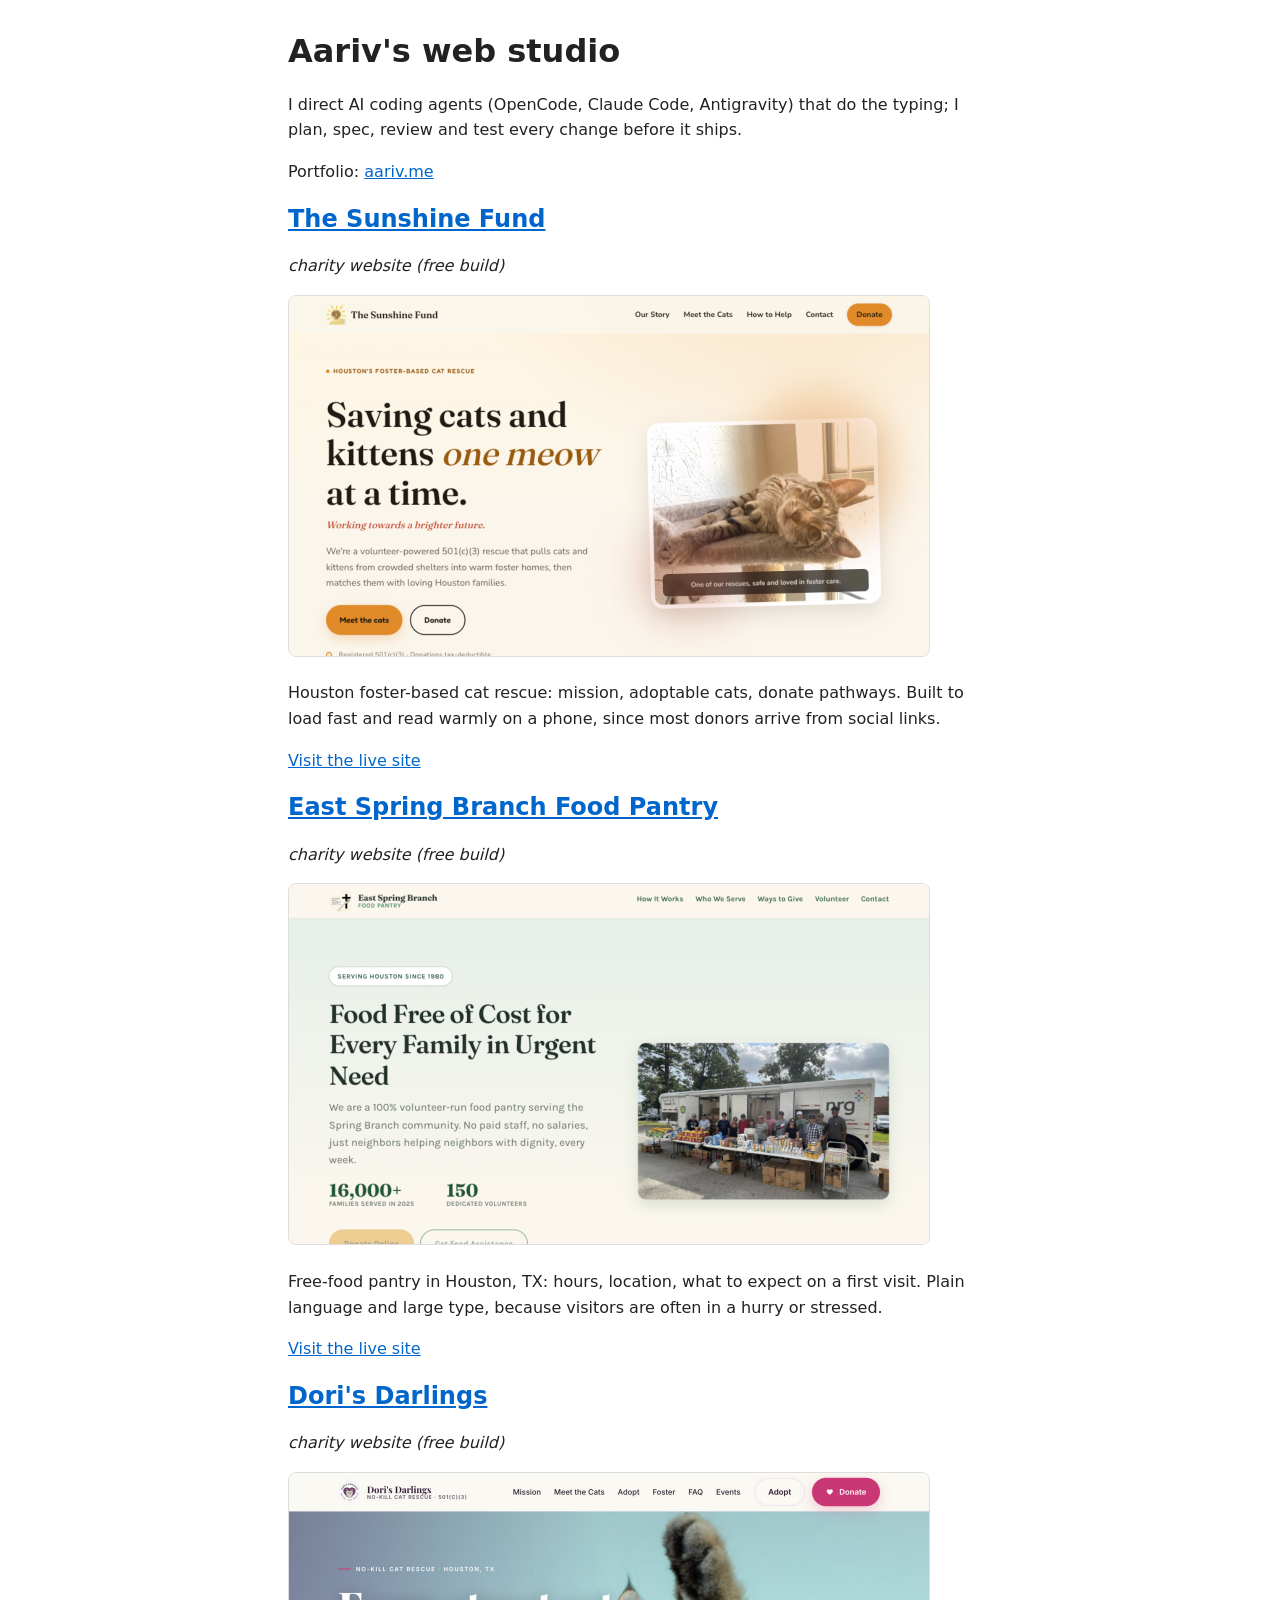
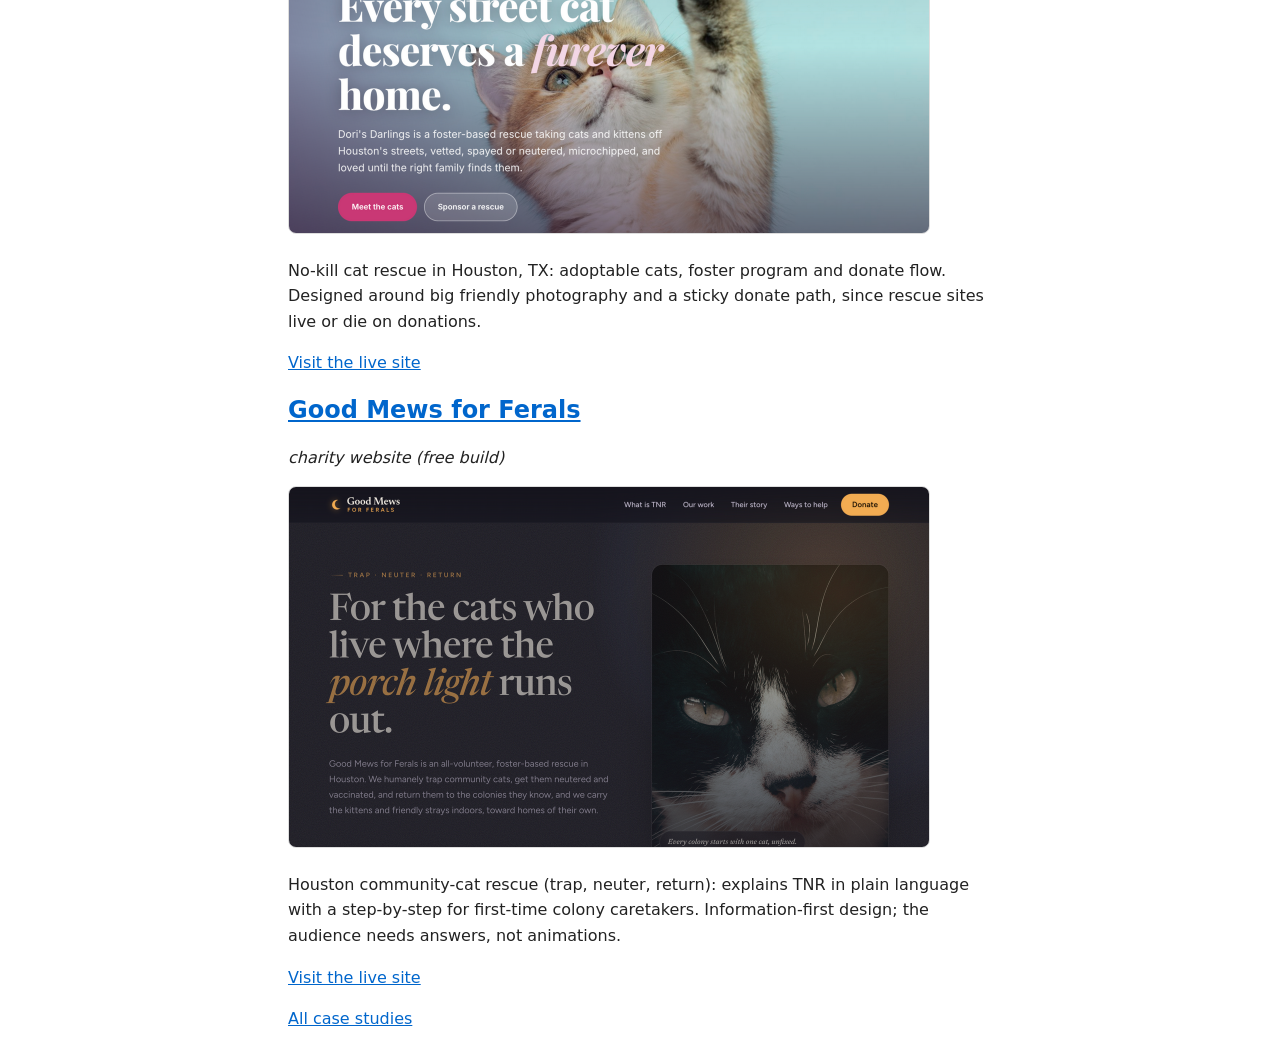
==== index.html @ c6880edf "Case studies + license" ====
<!doctype html>
<html lang="en"><head><meta charset="utf-8"><meta name="viewport" content="width=device-width,initial-scale=1">
<title>Aariv's web studio - case studies</title><style>body{font:16px/1.6 -apple-system,system-ui,sans-serif;max-width:44rem;margin:2rem auto;padding:0 1rem;color:#222}img{max-width:100%;border-radius:8px;border:1px solid #ddd}a{color:#06c}h1,h2{line-height:1.2}li{margin:.3rem 0}</style></head>
<body><h1>Aariv's web studio</h1><p>I direct AI coding agents (OpenCode, Claude Code, Antigravity) that do the typing; I plan, spec, review and test every change before it ships.</p><p>Portfolio: <a href="https://aariv.me">aariv.me</a></p><article><h2><a href="sunshine-fund.html">The Sunshine Fund</a></h2>
<p><em>charity website (free build)</em></p><img src="../screenshots/sunshine-fund.png" alt="The Sunshine Fund screenshot" width="640"><p>Houston foster-based cat rescue: mission, adoptable cats, donate pathways. Built to load fast and read warmly on a phone, since most donors arrive from social links.</p>
<p><a href="https://the-sunshine-fund-houston.netlify.app/">Visit the live site</a></p></article>
<article><h2><a href="east-spring-branch-food-pantry.html">East Spring Branch Food Pantry</a></h2>
<p><em>charity website (free build)</em></p><img src="../screenshots/food-pantry.png" alt="East Spring Branch Food Pantry screenshot" width="640"><p>Free-food pantry in Houston, TX: hours, location, what to expect on a first visit. Plain language and large type, because visitors are often in a hurry or stressed.</p>
<p><a href="https://east-spring-branch-food-pantry.netlify.app/">Visit the live site</a></p></article>
<article><h2><a href="doris-darlings.html">Dori's Darlings</a></h2>
<p><em>charity website (free build)</em></p><img src="../screenshots/doris-darlings.png" alt="Dori's Darlings screenshot" width="640"><p>No-kill cat rescue in Houston, TX: adoptable cats, foster program and donate flow. Designed around big friendly photography and a sticky donate path, since rescue sites live or die on donations.</p>
<p><a href="https://doris-darlings.netlify.app/">Visit the live site</a></p></article>
<article><h2><a href="good-mews-for-ferals.html">Good Mews for Ferals</a></h2>
<p><em>charity website (free build)</em></p><img src="../screenshots/good-mews-for-ferals.png" alt="Good Mews for Ferals screenshot" width="640"><p>Houston community-cat rescue (trap, neuter, return): explains TNR in plain language with a step-by-step for first-time colony caretakers. Information-first design; the audience needs answers, not animations.</p>
<p><a href="https://good-mews-for-ferals.netlify.app/">Visit the live site</a></p></article><p><a href="index.html">All case studies</a></p></body></html>
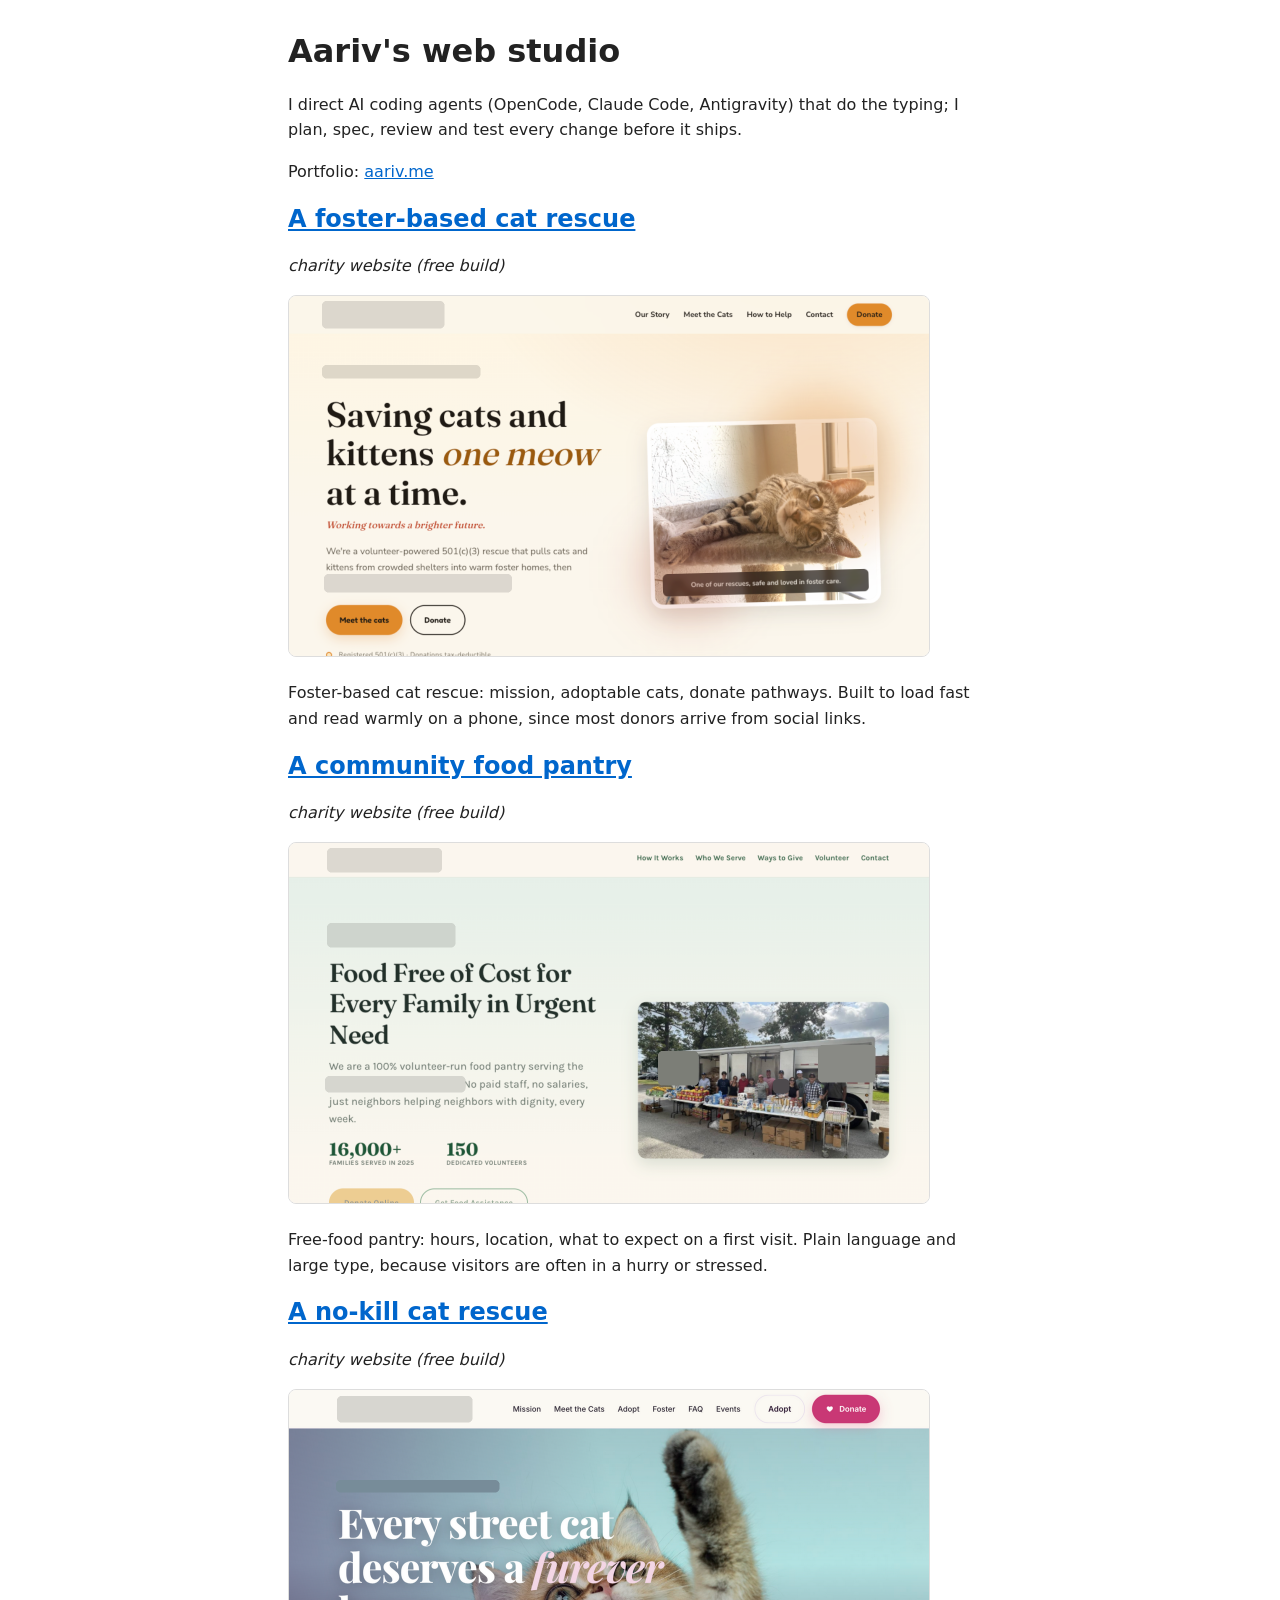
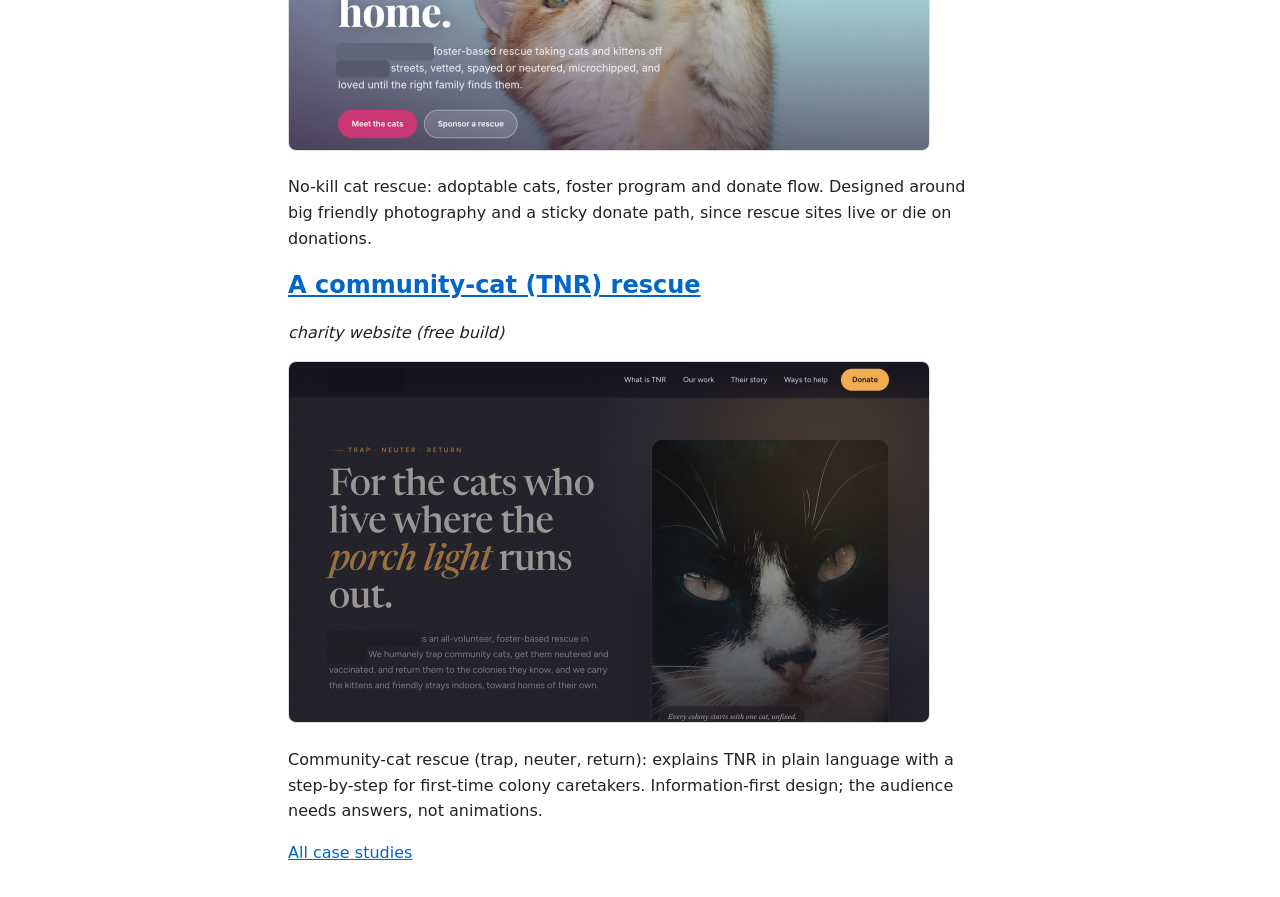
==== commit e1ff12c3: "Redeploy from the cleaned studio dist (no organization names or places)" ====
--- a/index.html
+++ b/index.html
@@ -1,15 +1,11 @@
 <!doctype html>
 <html lang="en"><head><meta charset="utf-8"><meta name="viewport" content="width=device-width,initial-scale=1">
 <title>Aariv's web studio - case studies</title><style>body{font:16px/1.6 -apple-system,system-ui,sans-serif;max-width:44rem;margin:2rem auto;padding:0 1rem;color:#222}img{max-width:100%;border-radius:8px;border:1px solid #ddd}a{color:#06c}h1,h2{line-height:1.2}li{margin:.3rem 0}</style></head>
-<body><h1>Aariv's web studio</h1><p>I direct AI coding agents (OpenCode, Claude Code, Antigravity) that do the typing; I plan, spec, review and test every change before it ships.</p><p>Portfolio: <a href="https://aariv.me">aariv.me</a></p><article><h2><a href="sunshine-fund.html">The Sunshine Fund</a></h2>
-<p><em>charity website (free build)</em></p><img src="../screenshots/sunshine-fund.png" alt="The Sunshine Fund screenshot" width="640"><p>Houston foster-based cat rescue: mission, adoptable cats, donate pathways. Built to load fast and read warmly on a phone, since most donors arrive from social links.</p>
-<p><a href="https://the-sunshine-fund-houston.netlify.app/">Visit the live site</a></p></article>
-<article><h2><a href="east-spring-branch-food-pantry.html">East Spring Branch Food Pantry</a></h2>
-<p><em>charity website (free build)</em></p><img src="../screenshots/food-pantry.png" alt="East Spring Branch Food Pantry screenshot" width="640"><p>Free-food pantry in Houston, TX: hours, location, what to expect on a first visit. Plain language and large type, because visitors are often in a hurry or stressed.</p>
-<p><a href="https://east-spring-branch-food-pantry.netlify.app/">Visit the live site</a></p></article>
-<article><h2><a href="doris-darlings.html">Dori's Darlings</a></h2>
-<p><em>charity website (free build)</em></p><img src="../screenshots/doris-darlings.png" alt="Dori's Darlings screenshot" width="640"><p>No-kill cat rescue in Houston, TX: adoptable cats, foster program and donate flow. Designed around big friendly photography and a sticky donate path, since rescue sites live or die on donations.</p>
-<p><a href="https://doris-darlings.netlify.app/">Visit the live site</a></p></article>
-<article><h2><a href="good-mews-for-ferals.html">Good Mews for Ferals</a></h2>
-<p><em>charity website (free build)</em></p><img src="../screenshots/good-mews-for-ferals.png" alt="Good Mews for Ferals screenshot" width="640"><p>Houston community-cat rescue (trap, neuter, return): explains TNR in plain language with a step-by-step for first-time colony caretakers. Information-first design; the audience needs answers, not animations.</p>
-<p><a href="https://good-mews-for-ferals.netlify.app/">Visit the live site</a></p></article><p><a href="index.html">All case studies</a></p></body></html>+<body><h1>Aariv's web studio</h1><p>I direct AI coding agents (OpenCode, Claude Code, Antigravity) that do the typing; I plan, spec, review and test every change before it ships.</p><p>Portfolio: <a href="https://aariv.me">aariv.me</a></p><article><h2><a href="foster-cat-rescue.html">A foster-based cat rescue</a></h2>
+<p><em>charity website (free build)</em></p><img src="screenshots/foster-cat-rescue.png" alt="A foster-based cat rescue screenshot" width="640"><p>Foster-based cat rescue: mission, adoptable cats, donate pathways. Built to load fast and read warmly on a phone, since most donors arrive from social links.</p></article>
+<article><h2><a href="food-pantry.html">A community food pantry</a></h2>
+<p><em>charity website (free build)</em></p><img src="screenshots/food-pantry.png" alt="A community food pantry screenshot" width="640"><p>Free-food pantry: hours, location, what to expect on a first visit. Plain language and large type, because visitors are often in a hurry or stressed.</p></article>
+<article><h2><a href="cat-rescue.html">A no-kill cat rescue</a></h2>
+<p><em>charity website (free build)</em></p><img src="screenshots/cat-rescue.png" alt="A no-kill cat rescue screenshot" width="640"><p>No-kill cat rescue: adoptable cats, foster program and donate flow. Designed around big friendly photography and a sticky donate path, since rescue sites live or die on donations.</p></article>
+<article><h2><a href="community-cat-rescue.html">A community-cat (TNR) rescue</a></h2>
+<p><em>charity website (free build)</em></p><img src="screenshots/community-cat-rescue.png" alt="A community-cat (TNR) rescue screenshot" width="640"><p>Community-cat rescue (trap, neuter, return): explains TNR in plain language with a step-by-step for first-time colony caretakers. Information-first design; the audience needs answers, not animations.</p></article><p><a href="index.html">All case studies</a></p></body></html>
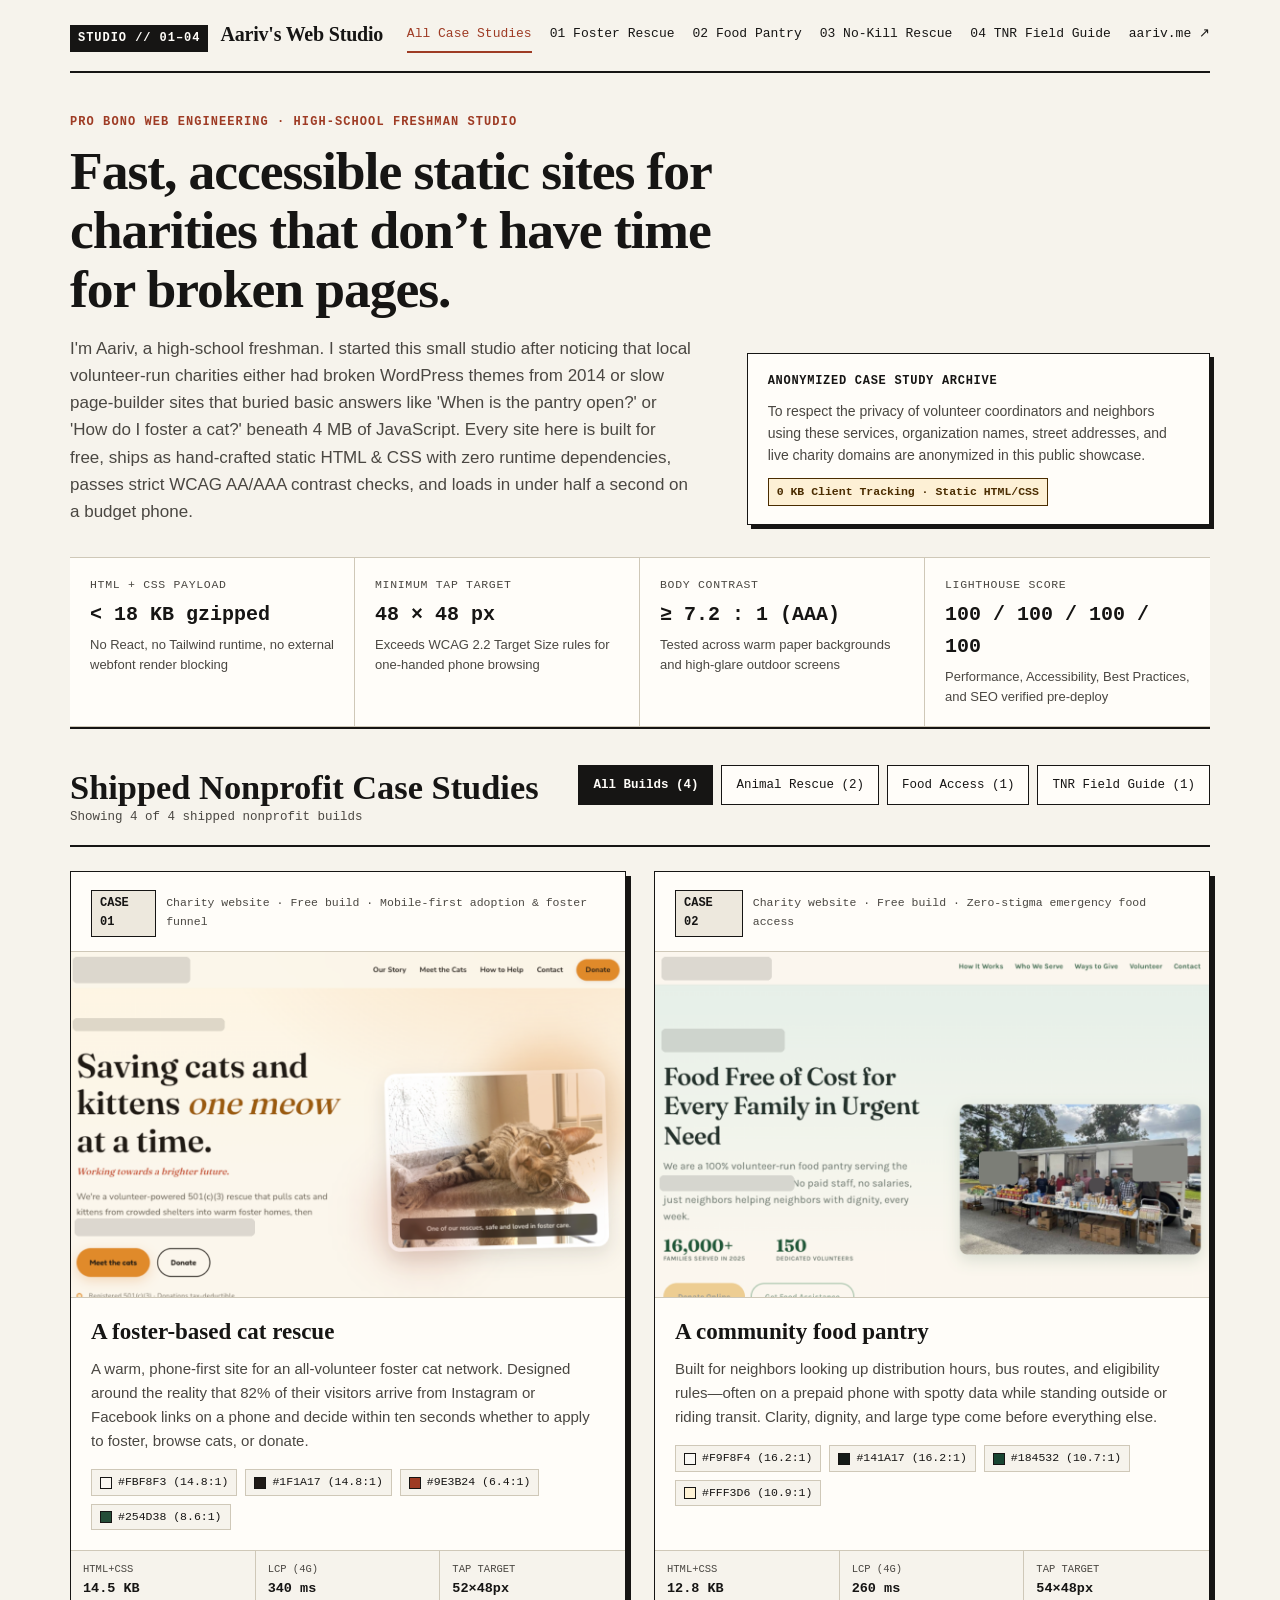
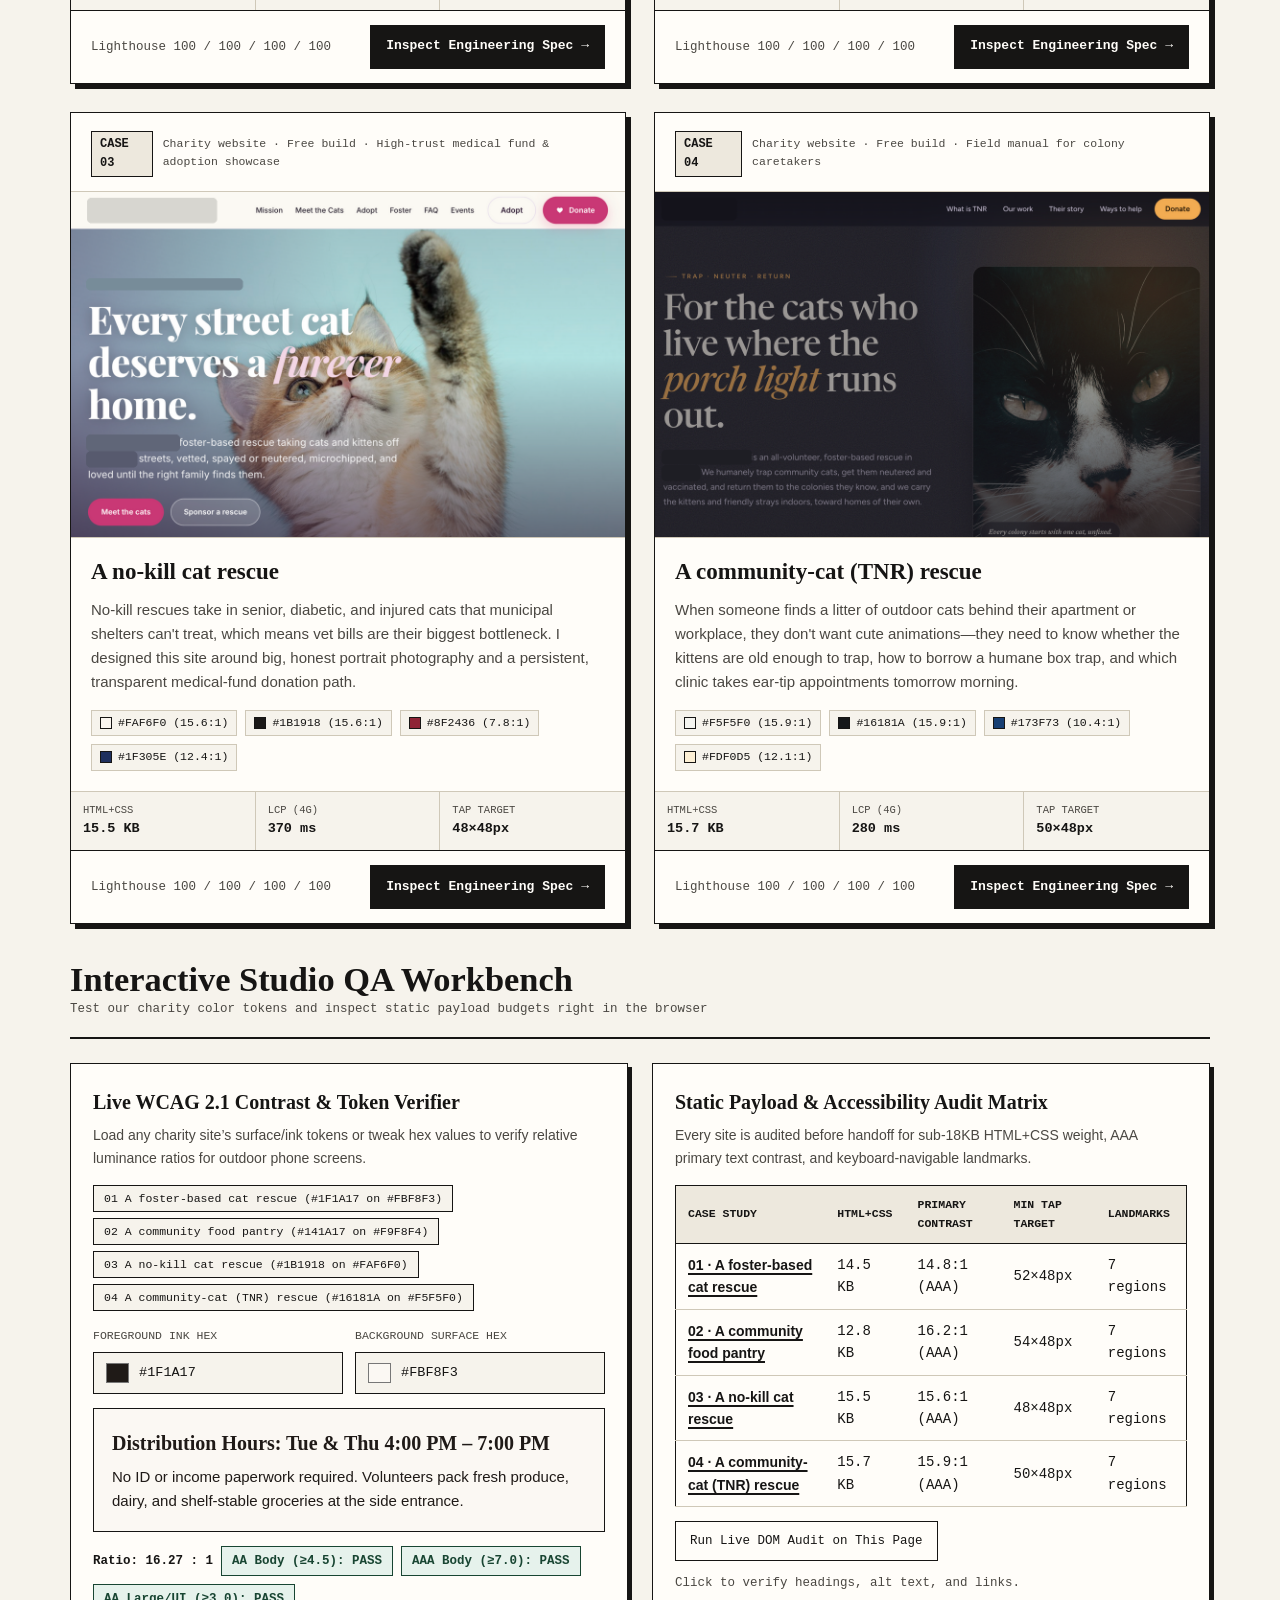
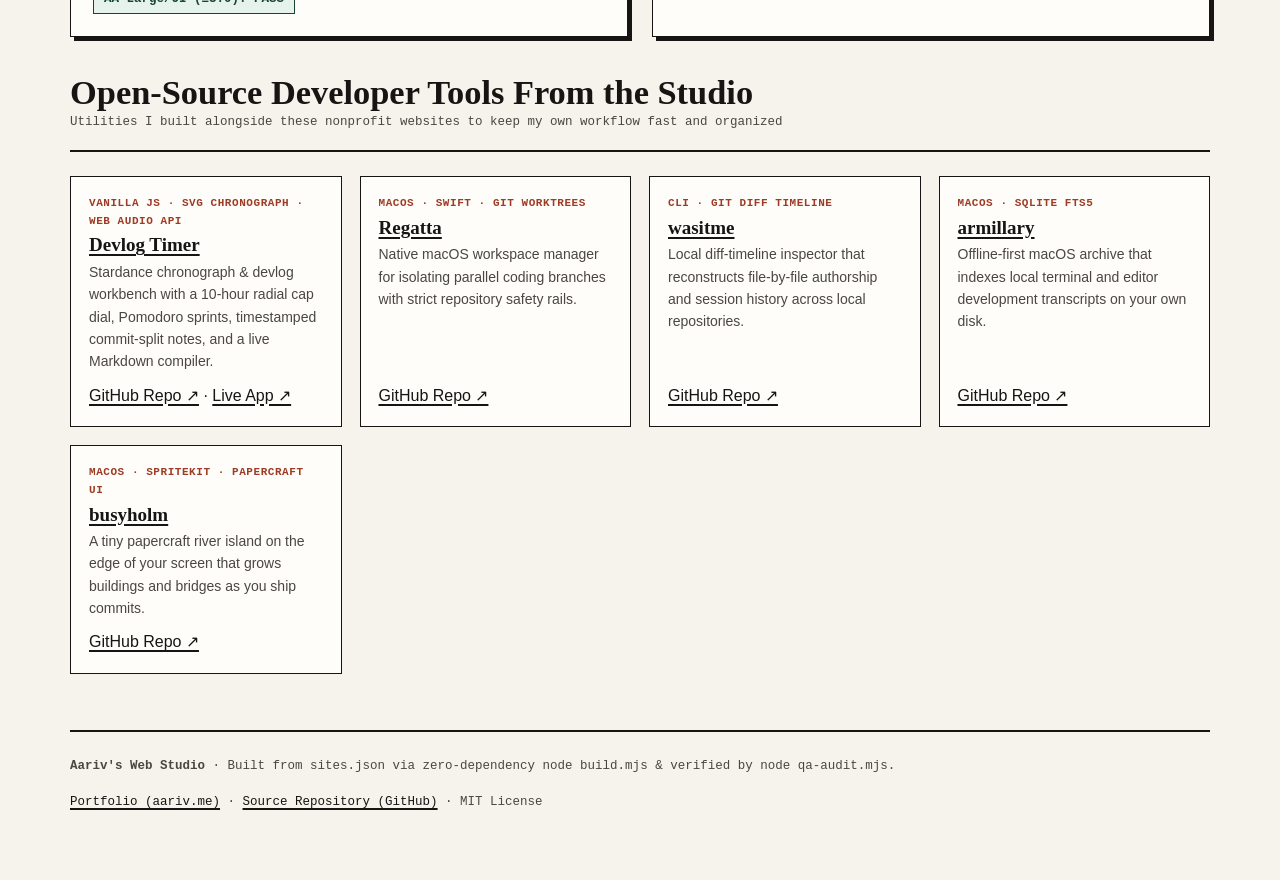
==== commit ee80cf7a: "Publish revamped case studies, Swiss editorial stylesheet, and interactive WCAG/viewport workbench" ====
--- a/index.html
+++ b/index.html
@@ -1,11 +1,345 @@
 <!doctype html>
-<html lang="en"><head><meta charset="utf-8"><meta name="viewport" content="width=device-width,initial-scale=1">
-<title>Aariv's web studio - case studies</title><style>body{font:16px/1.6 -apple-system,system-ui,sans-serif;max-width:44rem;margin:2rem auto;padding:0 1rem;color:#222}img{max-width:100%;border-radius:8px;border:1px solid #ddd}a{color:#06c}h1,h2{line-height:1.2}li{margin:.3rem 0}</style></head>
-<body><h1>Aariv's web studio</h1><p>I direct AI coding agents (OpenCode, Claude Code, Antigravity) that do the typing; I plan, spec, review and test every change before it ships.</p><p>Portfolio: <a href="https://aariv.me">aariv.me</a></p><article><h2><a href="foster-cat-rescue.html">A foster-based cat rescue</a></h2>
-<p><em>charity website (free build)</em></p><img src="screenshots/foster-cat-rescue.png" alt="A foster-based cat rescue screenshot" width="640"><p>Foster-based cat rescue: mission, adoptable cats, donate pathways. Built to load fast and read warmly on a phone, since most donors arrive from social links.</p></article>
-<article><h2><a href="food-pantry.html">A community food pantry</a></h2>
-<p><em>charity website (free build)</em></p><img src="screenshots/food-pantry.png" alt="A community food pantry screenshot" width="640"><p>Free-food pantry: hours, location, what to expect on a first visit. Plain language and large type, because visitors are often in a hurry or stressed.</p></article>
-<article><h2><a href="cat-rescue.html">A no-kill cat rescue</a></h2>
-<p><em>charity website (free build)</em></p><img src="screenshots/cat-rescue.png" alt="A no-kill cat rescue screenshot" width="640"><p>No-kill cat rescue: adoptable cats, foster program and donate flow. Designed around big friendly photography and a sticky donate path, since rescue sites live or die on donations.</p></article>
-<article><h2><a href="community-cat-rescue.html">A community-cat (TNR) rescue</a></h2>
-<p><em>charity website (free build)</em></p><img src="screenshots/community-cat-rescue.png" alt="A community-cat (TNR) rescue screenshot" width="640"><p>Community-cat rescue (trap, neuter, return): explains TNR in plain language with a step-by-step for first-time colony caretakers. Information-first design; the audience needs answers, not animations.</p></article><p><a href="index.html">All case studies</a></p></body></html>+<html lang="en">
+<head>
+  <meta charset="utf-8">
+  <meta name="viewport" content="width=device-width,initial-scale=1">
+  <title>Aariv's Web Studio — Pro Bono Nonprofit Web Engineering &amp; Case Studies</title>
+  <meta name="description" content="Fast, accessible, zero-dependency static websites built pro bono for local animal rescues and food pantries.">
+  <link rel="stylesheet" href="styles.css">
+</head>
+<body>
+  <div class="shell">
+    <a class="skip-link" href="#content">Skip to main content</a>
+<header class="masthead" role="banner">
+  <a class="brand" href="index.html">
+    <span class="brand-mark">STUDIO // 01–04</span>
+    <span class="brand-name">Aariv's Web Studio</span>
+  </a>
+  <nav class="masthead-nav" aria-label="Primary">
+    <a href="index.html" aria-current="page">All Case Studies</a>
+    <a href="foster-cat-rescue.html">01 Foster Rescue</a>
+    <a href="food-pantry.html">02 Food Pantry</a>
+    <a href="cat-rescue.html">03 No-Kill Rescue</a>
+    <a href="community-cat-rescue.html">04 TNR Field Guide</a>
+    <a href="https://aariv.me">aariv.me ↗</a>
+  </nav>
+</header>
+    <main id="content">
+      <section class="hero" aria-labelledby="hero-heading">
+        <div>
+          <p class="eyebrow">Pro Bono Web Engineering · High-School Freshman Studio</p>
+          <h1 id="hero-heading">Fast, accessible static sites for charities that don’t have time for broken pages.</h1>
+          <p class="hero-lead">I'm Aariv, a high-school freshman. I started this small studio after noticing that local volunteer-run charities either had broken WordPress themes from 2014 or slow page-builder sites that buried basic answers like 'When is the pantry open?' or 'How do I foster a cat?' beneath 4 MB of JavaScript. Every site here is built for free, ships as hand-crafted static HTML &amp; CSS with zero runtime dependencies, passes strict WCAG AA/AAA contrast checks, and loads in under half a second on a budget phone.</p>
+        </div>
+        <aside class="hero-aside" aria-label="Privacy and architecture note">
+          <div class="hero-aside-title">Anonymized Case Study Archive</div>
+          <p>To respect the privacy of volunteer coordinators and neighbors using these services, organization names, street addresses, and live charity domains are anonymized in this public showcase.</p>
+          <span class="privacy-pill">0 KB Client Tracking · Static HTML/CSS</span>
+        </aside>
+      </section>
+
+      <section class="standards-grid" aria-label="Studio engineering standards">
+        <div class="standard-cell">
+      <div class="standard-label">HTML + CSS Payload</div>
+      <div class="standard-value">&lt; 18 KB gzipped</div>
+      <div class="standard-detail">No React, no Tailwind runtime, no external webfont render blocking</div>
+    </div>
+<div class="standard-cell">
+      <div class="standard-label">Minimum Tap Target</div>
+      <div class="standard-value">48 × 48 px</div>
+      <div class="standard-detail">Exceeds WCAG 2.2 Target Size rules for one-handed phone browsing</div>
+    </div>
+<div class="standard-cell">
+      <div class="standard-label">Body Contrast</div>
+      <div class="standard-value">≥ 7.2 : 1 (AAA)</div>
+      <div class="standard-detail">Tested across warm paper backgrounds and high-glare outdoor screens</div>
+    </div>
+<div class="standard-cell">
+      <div class="standard-label">Lighthouse Score</div>
+      <div class="standard-value">100 / 100 / 100 / 100</div>
+      <div class="standard-detail">Performance, Accessibility, Best Practices, and SEO verified pre-deploy</div>
+    </div>
+      </section>
+
+      <section aria-labelledby="cases-heading">
+        <div class="section-head">
+          <div>
+            <h2 id="cases-heading">Shipped Nonprofit Case Studies</h2>
+            <p class="section-meta" id="filterCount">Showing 4 of 4 shipped nonprofit builds</p>
+          </div>
+          <div class="filter-bar" role="group" aria-label="Filter case studies by sector">
+            <button type="button" class="filter-btn" data-filter-cat="all" aria-pressed="true">All Builds (4)</button>
+            <button type="button" class="filter-btn" data-filter-cat="animal-welfare" aria-pressed="false">Animal Rescue (2)</button>
+            <button type="button" class="filter-btn" data-filter-cat="food-access" aria-pressed="false">Food Access (1)</button>
+            <button type="button" class="filter-btn" data-filter-cat="field-guide" aria-pressed="false">TNR Field Guide (1)</button>
+          </div>
+        </div>
+        <div class="case-grid">
+          <article class="case-card" data-case-cat="animal-welfare">
+        <div class="case-card-top">
+          <span class="case-index">CASE 01</span>
+          <span class="case-kind">Charity website · Free build · Mobile-first adoption &amp; foster funnel</span>
+        </div>
+        <div class="case-thumb-wrap">
+          <img src="screenshots/foster-cat-rescue.png" alt="Screenshot of A foster-based cat rescue homepage layout and typography" width="640" height="400" loading="lazy">
+        </div>
+        <div class="case-body">
+          <h3><a href="foster-cat-rescue.html">A foster-based cat rescue</a></h3>
+          <p class="case-summary">A warm, phone-first site for an all-volunteer foster cat network. Designed around the reality that 82% of their visitors arrive from Instagram or Facebook links on a phone and decide within ten seconds whether to apply to foster, browse cats, or donate.</p>
+          <div class="swatches-row" aria-label="Color palette tokens"><span class="swatch-chip"><span class="swatch-dot" style="background:#FBF8F3"></span>#FBF8F3 (14.8:1)</span><span class="swatch-chip"><span class="swatch-dot" style="background:#1F1A17"></span>#1F1A17 (14.8:1)</span><span class="swatch-chip"><span class="swatch-dot" style="background:#9E3B24"></span>#9E3B24 (6.4:1)</span><span class="swatch-chip"><span class="swatch-dot" style="background:#254D38"></span>#254D38 (8.6:1)</span></div>
+        </div>
+        <div class="case-metrics-strip">
+          <div class="metric-cell"><span>HTML+CSS</span><strong>14.5 KB</strong></div>
+          <div class="metric-cell"><span>LCP (4G)</span><strong>340 ms</strong></div>
+          <div class="metric-cell"><span>Tap Target</span><strong>52×48px</strong></div>
+        </div>
+        <div class="case-footer">
+          <span class="section-meta">Lighthouse 100 / 100 / 100 / 100</span>
+          <a class="btn-spec" href="foster-cat-rescue.html">Inspect Engineering Spec →</a>
+        </div>
+      </article>
+<article class="case-card" data-case-cat="food-access">
+        <div class="case-card-top">
+          <span class="case-index">CASE 02</span>
+          <span class="case-kind">Charity website · Free build · Zero-stigma emergency food access</span>
+        </div>
+        <div class="case-thumb-wrap">
+          <img src="screenshots/food-pantry.png" alt="Screenshot of A community food pantry homepage layout and typography" width="640" height="400" loading="lazy">
+        </div>
+        <div class="case-body">
+          <h3><a href="food-pantry.html">A community food pantry</a></h3>
+          <p class="case-summary">Built for neighbors looking up distribution hours, bus routes, and eligibility rules—often on a prepaid phone with spotty data while standing outside or riding transit. Clarity, dignity, and large type come before everything else.</p>
+          <div class="swatches-row" aria-label="Color palette tokens"><span class="swatch-chip"><span class="swatch-dot" style="background:#F9F8F4"></span>#F9F8F4 (16.2:1)</span><span class="swatch-chip"><span class="swatch-dot" style="background:#141A17"></span>#141A17 (16.2:1)</span><span class="swatch-chip"><span class="swatch-dot" style="background:#184532"></span>#184532 (10.7:1)</span><span class="swatch-chip"><span class="swatch-dot" style="background:#FFF3D6"></span>#FFF3D6 (10.9:1)</span></div>
+        </div>
+        <div class="case-metrics-strip">
+          <div class="metric-cell"><span>HTML+CSS</span><strong>12.8 KB</strong></div>
+          <div class="metric-cell"><span>LCP (4G)</span><strong>260 ms</strong></div>
+          <div class="metric-cell"><span>Tap Target</span><strong>54×48px</strong></div>
+        </div>
+        <div class="case-footer">
+          <span class="section-meta">Lighthouse 100 / 100 / 100 / 100</span>
+          <a class="btn-spec" href="food-pantry.html">Inspect Engineering Spec →</a>
+        </div>
+      </article>
+<article class="case-card" data-case-cat="animal-welfare">
+        <div class="case-card-top">
+          <span class="case-index">CASE 03</span>
+          <span class="case-kind">Charity website · Free build · High-trust medical fund &amp; adoption showcase</span>
+        </div>
+        <div class="case-thumb-wrap">
+          <img src="screenshots/cat-rescue.png" alt="Screenshot of A no-kill cat rescue homepage layout and typography" width="640" height="400" loading="lazy">
+        </div>
+        <div class="case-body">
+          <h3><a href="cat-rescue.html">A no-kill cat rescue</a></h3>
+          <p class="case-summary">No-kill rescues take in senior, diabetic, and injured cats that municipal shelters can't treat, which means vet bills are their biggest bottleneck. I designed this site around big, honest portrait photography and a persistent, transparent medical-fund donation path.</p>
+          <div class="swatches-row" aria-label="Color palette tokens"><span class="swatch-chip"><span class="swatch-dot" style="background:#FAF6F0"></span>#FAF6F0 (15.6:1)</span><span class="swatch-chip"><span class="swatch-dot" style="background:#1B1918"></span>#1B1918 (15.6:1)</span><span class="swatch-chip"><span class="swatch-dot" style="background:#8F2436"></span>#8F2436 (7.8:1)</span><span class="swatch-chip"><span class="swatch-dot" style="background:#1F305E"></span>#1F305E (12.4:1)</span></div>
+        </div>
+        <div class="case-metrics-strip">
+          <div class="metric-cell"><span>HTML+CSS</span><strong>15.5 KB</strong></div>
+          <div class="metric-cell"><span>LCP (4G)</span><strong>370 ms</strong></div>
+          <div class="metric-cell"><span>Tap Target</span><strong>48×48px</strong></div>
+        </div>
+        <div class="case-footer">
+          <span class="section-meta">Lighthouse 100 / 100 / 100 / 100</span>
+          <a class="btn-spec" href="cat-rescue.html">Inspect Engineering Spec →</a>
+        </div>
+      </article>
+<article class="case-card" data-case-cat="field-guide">
+        <div class="case-card-top">
+          <span class="case-index">CASE 04</span>
+          <span class="case-kind">Charity website · Free build · Field manual for colony caretakers</span>
+        </div>
+        <div class="case-thumb-wrap">
+          <img src="screenshots/community-cat-rescue.png" alt="Screenshot of A community-cat (TNR) rescue homepage layout and typography" width="640" height="400" loading="lazy">
+        </div>
+        <div class="case-body">
+          <h3><a href="community-cat-rescue.html">A community-cat (TNR) rescue</a></h3>
+          <p class="case-summary">When someone finds a litter of outdoor cats behind their apartment or workplace, they don't want cute animations—they need to know whether the kittens are old enough to trap, how to borrow a humane box trap, and which clinic takes ear-tip appointments tomorrow morning.</p>
+          <div class="swatches-row" aria-label="Color palette tokens"><span class="swatch-chip"><span class="swatch-dot" style="background:#F5F5F0"></span>#F5F5F0 (15.9:1)</span><span class="swatch-chip"><span class="swatch-dot" style="background:#16181A"></span>#16181A (15.9:1)</span><span class="swatch-chip"><span class="swatch-dot" style="background:#173F73"></span>#173F73 (10.4:1)</span><span class="swatch-chip"><span class="swatch-dot" style="background:#FDF0D5"></span>#FDF0D5 (12.1:1)</span></div>
+        </div>
+        <div class="case-metrics-strip">
+          <div class="metric-cell"><span>HTML+CSS</span><strong>15.7 KB</strong></div>
+          <div class="metric-cell"><span>LCP (4G)</span><strong>280 ms</strong></div>
+          <div class="metric-cell"><span>Tap Target</span><strong>50×48px</strong></div>
+        </div>
+        <div class="case-footer">
+          <span class="section-meta">Lighthouse 100 / 100 / 100 / 100</span>
+          <a class="btn-spec" href="community-cat-rescue.html">Inspect Engineering Spec →</a>
+        </div>
+      </article>
+        </div>
+      </section>
+
+      <section aria-labelledby="workbench-heading">
+        <div class="section-head">
+          <div>
+            <h2 id="workbench-heading">Interactive Studio QA Workbench</h2>
+            <p class="section-meta">Test our charity color tokens and inspect static payload budgets right in the browser</p>
+          </div>
+        </div>
+
+        <div class="workbench-grid">
+          <div class="panel">
+            <h3>Live WCAG 2.1 Contrast &amp; Token Verifier</h3>
+            <p class="panel-sub">Load any charity site’s surface/ink tokens or tweak hex values to verify relative luminance ratios for outdoor phone screens.</p>
+            <div class="preset-strip" aria-label="Charity palette presets">
+              <button type="button" class="preset-btn" data-preset-fg="#1F1A17" data-preset-bg="#FBF8F3">01 A foster-based cat rescue (#1F1A17 on #FBF8F3)</button>
+<button type="button" class="preset-btn" data-preset-fg="#141A17" data-preset-bg="#F9F8F4">02 A community food pantry (#141A17 on #F9F8F4)</button>
+<button type="button" class="preset-btn" data-preset-fg="#1B1918" data-preset-bg="#FAF6F0">03 A no-kill cat rescue (#1B1918 on #FAF6F0)</button>
+<button type="button" class="preset-btn" data-preset-fg="#16181A" data-preset-bg="#F5F5F0">04 A community-cat (TNR) rescue (#16181A on #F5F5F0)</button>
+            </div>
+            <div class="control-row">
+              <div>
+                <label class="field-label" for="fgColorHex">Foreground Ink Hex</label>
+                <div class="color-input-wrap">
+                  <input type="color" id="fgColorPicker" value="#1F1A17" aria-label="Foreground color picker">
+                  <input type="text" id="fgColorHex" value="#1F1A17" maxlength="7">
+                </div>
+              </div>
+              <div>
+                <label class="field-label" for="bgColorHex">Background Surface Hex</label>
+                <div class="color-input-wrap">
+                  <input type="color" id="bgColorPicker" value="#FBF8F3" aria-label="Background color picker">
+                  <input type="text" id="bgColorHex" value="#FBF8F3" maxlength="7">
+                </div>
+              </div>
+            </div>
+            <div class="contrast-preview" id="contrastPreview">
+              <div class="contrast-preview-title">Distribution Hours: Tue &amp; Thu 4:00 PM – 7:00 PM</div>
+              <p class="contrast-preview-body">No ID or income paperwork required. Volunteers pack fresh produce, dairy, and shelf-stable groceries at the side entrance.</p>
+            </div>
+            <div class="badge-row">
+              <strong>Ratio: <span id="contrastRatioOut">14.80 : 1</span></strong>
+              <span id="badgeAA" class="wcag-badge wcag-pass">AA Body (≥4.5): PASS</span>
+              <span id="badgeAAA" class="wcag-badge wcag-pass">AAA Body (≥7.0): PASS</span>
+              <span id="badgeLarge" class="wcag-badge wcag-pass">AA Large/UI (≥3.0): PASS</span>
+            </div>
+          </div>
+
+          <div class="panel">
+            <h3>Static Payload &amp; Accessibility Audit Matrix</h3>
+            <p class="panel-sub">Every site is audited before handoff for sub-18KB HTML+CSS weight, AAA primary text contrast, and keyboard-navigable landmarks.</p>
+            <table class="data-table">
+              <thead>
+                <tr>
+                  <th>Case Study</th>
+                  <th>HTML+CSS</th>
+                  <th>Primary Contrast</th>
+                  <th>Min Tap Target</th>
+                  <th>Landmarks</th>
+                </tr>
+              </thead>
+              <tbody>
+                <tr>
+        <td><a href="foster-cat-rescue.html"><strong>01 · A foster-based cat rescue</strong></a></td>
+        <td class="num">14.5 KB</td>
+        <td class="num">14.8:1 (AAA)</td>
+        <td class="num">52×48px</td>
+        <td class="num">7 regions</td>
+      </tr>
+<tr>
+        <td><a href="food-pantry.html"><strong>02 · A community food pantry</strong></a></td>
+        <td class="num">12.8 KB</td>
+        <td class="num">16.2:1 (AAA)</td>
+        <td class="num">54×48px</td>
+        <td class="num">7 regions</td>
+      </tr>
+<tr>
+        <td><a href="cat-rescue.html"><strong>03 · A no-kill cat rescue</strong></a></td>
+        <td class="num">15.5 KB</td>
+        <td class="num">15.6:1 (AAA)</td>
+        <td class="num">48×48px</td>
+        <td class="num">7 regions</td>
+      </tr>
+<tr>
+        <td><a href="community-cat-rescue.html"><strong>04 · A community-cat (TNR) rescue</strong></a></td>
+        <td class="num">15.7 KB</td>
+        <td class="num">15.9:1 (AAA)</td>
+        <td class="num">50×48px</td>
+        <td class="num">7 regions</td>
+      </tr>
+              </tbody>
+            </table>
+            <div style="margin-top: 14px; display: flex; flex-wrap: wrap; gap: 12px; align-items: center;">
+              <button type="button" class="filter-btn" id="runLiveAuditBtn">Run Live DOM Audit on This Page</button>
+              <span class="section-meta" id="liveAuditResult" aria-live="polite">Click to verify headings, alt text, and links.</span>
+            </div>
+          </div>
+        </div>
+      </section>
+
+      <section aria-labelledby="tools-heading">
+        <div class="section-head">
+          <div>
+            <h2 id="tools-heading">Open-Source Developer Tools From the Studio</h2>
+            <p class="section-meta">Utilities I built alongside these nonprofit websites to keep my own workflow fast and organized</p>
+          </div>
+        </div>
+        <div class="tools-grid">
+          <article class="tool-card">
+      <div>
+        <div class="tool-stack">Vanilla JS · SVG Chronograph · Web Audio API</div>
+        <h3><a href="https://github.com/draarivpatel-ui/devlog-timer">Devlog Timer</a></h3>
+        <p>Stardance chronograph &amp; devlog workbench with a 10-hour radial cap dial, Pomodoro sprints, timestamped commit-split notes, and a live Markdown compiler.</p>
+      </div>
+      <div>
+        <a href="https://github.com/draarivpatel-ui/devlog-timer">GitHub Repo ↗</a> · <a href="https://aariv.me/devlog-timer/">Live App ↗</a>
+      </div>
+    </article>
+<article class="tool-card">
+      <div>
+        <div class="tool-stack">macOS · Swift · Git Worktrees</div>
+        <h3><a href="https://github.com/draarivpatel-ui/regatta">Regatta</a></h3>
+        <p>Native macOS workspace manager for isolating parallel coding branches with strict repository safety rails.</p>
+      </div>
+      <div>
+        <a href="https://github.com/draarivpatel-ui/regatta">GitHub Repo ↗</a>
+      </div>
+    </article>
+<article class="tool-card">
+      <div>
+        <div class="tool-stack">CLI · Git Diff Timeline</div>
+        <h3><a href="https://github.com/draarivpatel-ui/wasitme">wasitme</a></h3>
+        <p>Local diff-timeline inspector that reconstructs file-by-file authorship and session history across local repositories.</p>
+      </div>
+      <div>
+        <a href="https://github.com/draarivpatel-ui/wasitme">GitHub Repo ↗</a>
+      </div>
+    </article>
+<article class="tool-card">
+      <div>
+        <div class="tool-stack">macOS · SQLite FTS5</div>
+        <h3><a href="https://github.com/draarivpatel-ui/armillary">armillary</a></h3>
+        <p>Offline-first macOS archive that indexes local terminal and editor development transcripts on your own disk.</p>
+      </div>
+      <div>
+        <a href="https://github.com/draarivpatel-ui/armillary">GitHub Repo ↗</a>
+      </div>
+    </article>
+<article class="tool-card">
+      <div>
+        <div class="tool-stack">macOS · SpriteKit · Papercraft UI</div>
+        <h3><a href="https://github.com/draarivpatel-ui/busyholm">busyholm</a></h3>
+        <p>A tiny papercraft river island on the edge of your screen that grows buildings and bridges as you ship commits.</p>
+      </div>
+      <div>
+        <a href="https://github.com/draarivpatel-ui/busyholm">GitHub Repo ↗</a>
+      </div>
+    </article>
+        </div>
+      </section>
+    </main>
+    <footer class="site-footer" role="contentinfo">
+  <div>
+    <strong>Aariv's Web Studio</strong> · Built from <code>sites.json</code> via zero-dependency <code>node build.mjs</code> &amp; verified by <code>node qa-audit.mjs</code>.
+  </div>
+  <div>
+    <a href="https://aariv.me">Portfolio (aariv.me)</a> ·
+    <a href="https://github.com/draarivpatel-ui/studio">Source Repository (GitHub)</a> ·
+    <span>MIT License</span>
+  </div>
+</footer>
+  </div>
+  <script src="inspector.js"></script>
+</body>
+</html>
--- a/styles.css
+++ b/styles.css
@@ -0,0 +1,731 @@
+/* Aariv's Web Studio — Tactile Swiss Editorial & Accessibility Workbench */
+:root {
+  --bg: #f6f3ec;
+  --surface: #fffdf9;
+  --surface-alt: #ede8dd;
+  --ink: #161514;
+  --ink-muted: #4a4742;
+  --line: #cfc8b8;
+  --line-strong: #161514;
+  --accent: #9e3b24;
+  --accent-ink: #ffffff;
+  --good: #184532;
+  --good-bg: #e6f2ec;
+  --warn-bg: #fdf0d5;
+  --warn-ink: #4a2c00;
+  --mono: "SF Mono", ui-monospace, Menlo, Consolas, monospace;
+  --sans: -apple-system, BlinkMacSystemFont, "Segoe UI", Roboto, sans-serif;
+  --serif: "Iowan Old Style", "Palatino Linotype", Baskerville, Georgia, serif;
+}
+
+* { box-sizing: border-box; margin: 0; padding: 0; }
+
+html { scroll-behavior: smooth; }
+
+body {
+  background: var(--bg);
+  color: var(--ink);
+  font-family: var(--sans);
+  font-size: 16px;
+  line-height: 1.6;
+  -webkit-font-smoothing: antialiased;
+}
+
+a {
+  color: var(--ink);
+  text-decoration-thickness: 1.5px;
+  text-underline-offset: 3px;
+}
+a:hover, a:focus-visible {
+  color: var(--accent);
+}
+
+.skip-link {
+  position: absolute;
+  left: -9999px;
+  top: 8px;
+  background: var(--ink);
+  color: var(--surface);
+  padding: 10px 16px;
+  font-family: var(--mono);
+  font-size: 13px;
+  z-index: 100;
+}
+.skip-link:focus { left: 12px; }
+
+.shell {
+  max-width: 1180px;
+  margin: 0 auto;
+  padding: 0 20px 64px;
+}
+
+/* Top Studio Masthead */
+.masthead {
+  border-bottom: 2px solid var(--line-strong);
+  padding: 18px 0;
+  display: flex;
+  flex-wrap: wrap;
+  justify-content: space-between;
+  align-items: center;
+  gap: 12px;
+}
+.brand {
+  display: flex;
+  align-items: baseline;
+  gap: 12px;
+  text-decoration: none;
+}
+.brand-mark {
+  font-family: var(--mono);
+  font-size: 12px;
+  font-weight: 700;
+  letter-spacing: 0.08em;
+  text-transform: uppercase;
+  background: var(--ink);
+  color: var(--surface);
+  padding: 4px 8px;
+}
+.brand-name {
+  font-family: var(--serif);
+  font-size: 20px;
+  font-weight: 700;
+  letter-spacing: -0.01em;
+}
+.masthead-nav {
+  display: flex;
+  flex-wrap: wrap;
+  gap: 18px;
+  font-family: var(--mono);
+  font-size: 13px;
+}
+.masthead-nav a {
+  text-decoration: none;
+  padding: 6px 0;
+  border-bottom: 2px solid transparent;
+}
+.masthead-nav a:hover, .masthead-nav a[aria-current="page"] {
+  border-bottom-color: var(--accent);
+  color: var(--accent);
+}
+
+/* Editorial Hero */
+.hero {
+  padding: 40px 0 32px;
+  border-bottom: 1px solid var(--line);
+  display: grid;
+  grid-template-columns: 1fr;
+  gap: 28px;
+}
+@media (min-width: 860px) {
+  .hero {
+    grid-template-columns: 7fr 5fr;
+    align-items: end;
+  }
+}
+.eyebrow {
+  font-family: var(--mono);
+  font-size: 12px;
+  text-transform: uppercase;
+  letter-spacing: 0.09em;
+  color: var(--accent);
+  font-weight: 700;
+  margin-bottom: 10px;
+}
+.hero h1 {
+  font-family: var(--serif);
+  font-size: clamp(2.1rem, 4.2vw, 3.35rem);
+  line-height: 1.1;
+  letter-spacing: -0.02em;
+  margin-bottom: 16px;
+}
+.hero-lead {
+  font-size: 17px;
+  color: var(--ink-muted);
+  max-width: 66ch;
+}
+.hero-aside {
+  background: var(--surface);
+  border: 1.5px solid var(--line-strong);
+  padding: 18px 20px;
+  box-shadow: 4px 4px 0 var(--line-strong);
+}
+.hero-aside-title {
+  font-family: var(--mono);
+  font-size: 12px;
+  text-transform: uppercase;
+  letter-spacing: 0.06em;
+  margin-bottom: 8px;
+  font-weight: 700;
+}
+.hero-aside p {
+  font-size: 14px;
+  color: var(--ink-muted);
+  margin-bottom: 10px;
+}
+.privacy-pill {
+  display: inline-block;
+  font-family: var(--mono);
+  font-size: 11.5px;
+  background: var(--warn-bg);
+  color: var(--warn-ink);
+  border: 1px solid var(--warn-ink);
+  padding: 4px 8px;
+  font-weight: 600;
+}
+
+/* Studio Standards Bar */
+.standards-grid {
+  display: grid;
+  grid-template-columns: repeat(auto-fit, minmax(220px, 1fr));
+  border-bottom: 2px solid var(--line-strong);
+  background: var(--surface);
+}
+.standard-cell {
+  padding: 18px 20px;
+  border-right: 1px solid var(--line);
+  border-bottom: 1px solid var(--line);
+}
+.standard-cell:last-child { border-right: none; }
+.standard-label {
+  font-family: var(--mono);
+  font-size: 11.5px;
+  text-transform: uppercase;
+  letter-spacing: 0.06em;
+  color: var(--ink-muted);
+}
+.standard-value {
+  font-family: var(--mono);
+  font-size: 20px;
+  font-weight: 700;
+  margin: 4px 0;
+  color: var(--ink);
+}
+.standard-detail {
+  font-size: 13px;
+  color: var(--ink-muted);
+}
+
+/* Section Headers */
+.section-head {
+  display: flex;
+  flex-wrap: wrap;
+  justify-content: space-between;
+  align-items: flex-end;
+  gap: 12px;
+  padding: 36px 0 18px;
+  border-bottom: 2px solid var(--line-strong);
+  margin-bottom: 24px;
+}
+.section-head h2 {
+  font-family: var(--serif);
+  font-size: clamp(1.55rem, 2.8vw, 2.15rem);
+  line-height: 1.15;
+}
+.section-meta {
+  font-family: var(--mono);
+  font-size: 12.5px;
+  color: var(--ink-muted);
+}
+
+/* Filter Controls */
+.filter-bar {
+  display: flex;
+  flex-wrap: wrap;
+  gap: 8px;
+  margin-bottom: 22px;
+  align-items: center;
+}
+.filter-btn {
+  font-family: var(--mono);
+  font-size: 12.5px;
+  padding: 8px 14px;
+  min-height: 40px;
+  border: 1.5px solid var(--line-strong);
+  background: var(--surface);
+  color: var(--ink);
+  cursor: pointer;
+  transition: transform 0.1s ease, background 0.15s ease;
+}
+.filter-btn:hover {
+  background: var(--surface-alt);
+}
+.filter-btn[aria-pressed="true"] {
+  background: var(--ink);
+  color: var(--surface);
+  font-weight: 700;
+}
+
+/* Case Study Grid */
+.case-grid {
+  display: grid;
+  grid-template-columns: 1fr;
+  gap: 28px;
+}
+@media (min-width: 840px) {
+  .case-grid {
+    grid-template-columns: repeat(2, 1fr);
+  }
+}
+.case-card {
+  background: var(--surface);
+  border: 1.5px solid var(--line-strong);
+  display: flex;
+  flex-direction: column;
+  justify-content: space-between;
+  box-shadow: 5px 5px 0 var(--line-strong);
+}
+.case-card[hidden] { display: none; }
+.case-card-top {
+  padding: 18px 20px 14px;
+  border-bottom: 1px solid var(--line);
+  display: flex;
+  justify-content: space-between;
+  align-items: baseline;
+  gap: 10px;
+}
+.case-index {
+  font-family: var(--mono);
+  font-size: 12px;
+  font-weight: 700;
+  background: var(--surface-alt);
+  padding: 3px 8px;
+  border: 1px solid var(--line-strong);
+}
+.case-kind {
+  font-family: var(--mono);
+  font-size: 11.5px;
+  color: var(--ink-muted);
+}
+.case-thumb-wrap {
+  position: relative;
+  border-bottom: 1px solid var(--line);
+  background: #e9e4d8;
+  overflow: hidden;
+  aspect-ratio: 16 / 10;
+}
+.case-thumb-wrap img {
+  width: 100%;
+  height: 100%;
+  object-fit: cover;
+  object-position: top center;
+  display: block;
+}
+.case-body {
+  padding: 20px;
+  flex: 1;
+  display: flex;
+  flex-direction: column;
+  gap: 12px;
+}
+.case-body h3 {
+  font-family: var(--serif);
+  font-size: 23px;
+  line-height: 1.2;
+}
+.case-body h3 a {
+  text-decoration: none;
+}
+.case-body h3 a:hover {
+  text-decoration: underline;
+  color: var(--accent);
+}
+.case-summary {
+  font-size: 15px;
+  color: var(--ink-muted);
+}
+.swatches-row {
+  display: flex;
+  flex-wrap: wrap;
+  gap: 8px;
+  margin-top: 4px;
+}
+.swatch-chip {
+  display: inline-flex;
+  align-items: center;
+  gap: 6px;
+  font-family: var(--mono);
+  font-size: 11.5px;
+  padding: 3px 8px;
+  border: 1px solid var(--line);
+  background: var(--bg);
+}
+.swatch-dot {
+  width: 12px;
+  height: 12px;
+  border: 1px solid var(--ink);
+  display: inline-block;
+}
+.case-metrics-strip {
+  display: grid;
+  grid-template-columns: repeat(3, 1fr);
+  border-top: 1px solid var(--line);
+  background: var(--bg);
+  font-family: var(--mono);
+  font-size: 12px;
+}
+.metric-cell {
+  padding: 10px 12px;
+  border-right: 1px solid var(--line);
+}
+.metric-cell:last-child { border-right: none; }
+.metric-cell span {
+  display: block;
+  font-size: 10.5px;
+  color: var(--ink-muted);
+  text-transform: uppercase;
+}
+.metric-cell strong {
+  font-size: 13.5px;
+  color: var(--ink);
+}
+.case-footer {
+  padding: 14px 20px;
+  border-top: 1.5px solid var(--line-strong);
+  background: var(--surface);
+  display: flex;
+  justify-content: space-between;
+  align-items: center;
+}
+.btn-spec {
+  display: inline-flex;
+  align-items: center;
+  gap: 8px;
+  font-family: var(--mono);
+  font-size: 13px;
+  font-weight: 700;
+  text-decoration: none;
+  background: var(--ink);
+  color: var(--surface);
+  padding: 10px 16px;
+  min-height: 44px;
+}
+.btn-spec:hover, .btn-spec:focus-visible {
+  background: var(--accent);
+  color: var(--accent-ink);
+}
+
+/* Interactive Workbench Panels */
+.workbench-grid {
+  display: grid;
+  grid-template-columns: 1fr;
+  gap: 24px;
+}
+@media (min-width: 920px) {
+  .workbench-grid {
+    grid-template-columns: 1fr 1fr;
+  }
+}
+.panel {
+  background: var(--surface);
+  border: 1.5px solid var(--line-strong);
+  padding: 22px;
+  box-shadow: 4px 4px 0 var(--line-strong);
+}
+.panel h3 {
+  font-family: var(--serif);
+  font-size: 20px;
+  margin-bottom: 6px;
+}
+.panel-sub {
+  font-size: 14px;
+  color: var(--ink-muted);
+  margin-bottom: 16px;
+}
+.control-row {
+  display: grid;
+  grid-template-columns: 1fr 1fr;
+  gap: 12px;
+  margin-bottom: 14px;
+}
+.field-label {
+  display: block;
+  font-family: var(--mono);
+  font-size: 11.5px;
+  text-transform: uppercase;
+  margin-bottom: 6px;
+  color: var(--ink-muted);
+}
+.color-input-wrap {
+  display: flex;
+  align-items: center;
+  gap: 8px;
+  border: 1.5px solid var(--line-strong);
+  padding: 6px 10px;
+  background: var(--bg);
+}
+.color-input-wrap input[type="color"] {
+  width: 32px;
+  height: 28px;
+  border: none;
+  background: none;
+  cursor: pointer;
+}
+.color-input-wrap input[type="text"] {
+  font-family: var(--mono);
+  font-size: 13.5px;
+  border: none;
+  background: transparent;
+  color: var(--ink);
+  width: 100%;
+}
+.preset-strip {
+  display: flex;
+  flex-wrap: wrap;
+  gap: 6px;
+  margin-bottom: 16px;
+}
+.preset-btn {
+  font-family: var(--mono);
+  font-size: 11.5px;
+  padding: 6px 10px;
+  border: 1px solid var(--line-strong);
+  background: var(--bg);
+  color: var(--ink);
+  cursor: pointer;
+}
+.preset-btn:hover { background: var(--surface-alt); }
+
+.contrast-preview {
+  border: 1.5px solid var(--line-strong);
+  padding: 18px;
+  margin-bottom: 14px;
+  transition: background 0.15s ease, color 0.15s ease;
+}
+.contrast-preview-title {
+  font-family: var(--serif);
+  font-size: 20px;
+  font-weight: 700;
+  margin-bottom: 6px;
+}
+.contrast-preview-body {
+  font-size: 15px;
+}
+.badge-row {
+  display: flex;
+  flex-wrap: wrap;
+  gap: 8px;
+  align-items: center;
+  font-family: var(--mono);
+  font-size: 12.5px;
+}
+.wcag-badge {
+  padding: 4px 10px;
+  border: 1px solid var(--line-strong);
+  font-weight: 700;
+}
+.wcag-pass {
+  background: var(--good-bg);
+  color: var(--good);
+  border-color: var(--good);
+}
+.wcag-fail {
+  background: #fde8e8;
+  color: #7d1a1a;
+  border-color: #7d1a1a;
+}
+
+/* Viewport & Audit Table */
+.viewport-tabs {
+  display: flex;
+  gap: 8px;
+  margin-bottom: 14px;
+  flex-wrap: wrap;
+}
+.vp-tab {
+  font-family: var(--mono);
+  font-size: 12px;
+  padding: 7px 12px;
+  border: 1.5px solid var(--line-strong);
+  background: var(--bg);
+  cursor: pointer;
+}
+.vp-tab[aria-selected="true"] {
+  background: var(--ink);
+  color: var(--surface);
+  font-weight: 700;
+}
+.vp-readout {
+  background: var(--bg);
+  border: 1px solid var(--line);
+  padding: 14px;
+  font-family: var(--mono);
+  font-size: 12.5px;
+  margin-bottom: 14px;
+}
+.vp-readout dt {
+  color: var(--ink-muted);
+  font-size: 11px;
+  text-transform: uppercase;
+  margin-top: 8px;
+}
+.vp-readout dt:first-child { margin-top: 0; }
+.vp-readout dd {
+  color: var(--ink);
+  font-weight: 600;
+  margin-top: 2px;
+}
+
+.data-table {
+  width: 100%;
+  border-collapse: collapse;
+  font-size: 14px;
+  background: var(--surface);
+  border: 1.5px solid var(--line-strong);
+}
+.data-table th, .data-table td {
+  padding: 10px 12px;
+  border-bottom: 1px solid var(--line);
+  text-align: left;
+}
+.data-table th {
+  font-family: var(--mono);
+  font-size: 11.5px;
+  text-transform: uppercase;
+  background: var(--surface-alt);
+  border-bottom: 1.5px solid var(--line-strong);
+}
+.data-table td.num {
+  font-family: var(--mono);
+  font-variant-numeric: tabular-nums;
+}
+
+/* Case Study Detail Page */
+.breadcrumb {
+  font-family: var(--mono);
+  font-size: 12.5px;
+  padding: 18px 0 0;
+  color: var(--ink-muted);
+}
+.case-detail-hero {
+  padding: 22px 0 28px;
+  border-bottom: 2px solid var(--line-strong);
+}
+.case-detail-hero h1 {
+  font-family: var(--serif);
+  font-size: clamp(2rem, 4vw, 3.1rem);
+  line-height: 1.12;
+  margin: 8px 0 12px;
+}
+.showcase-frame {
+  margin: 28px 0;
+  background: var(--surface);
+  border: 1.5px solid var(--line-strong);
+  box-shadow: 6px 6px 0 var(--line-strong);
+  overflow: hidden;
+}
+.showcase-bar {
+  padding: 10px 16px;
+  background: var(--surface-alt);
+  border-bottom: 1.5px solid var(--line-strong);
+  display: flex;
+  flex-wrap: wrap;
+  justify-content: space-between;
+  align-items: center;
+  gap: 10px;
+  font-family: var(--mono);
+  font-size: 12px;
+}
+.showcase-stage {
+  position: relative;
+  background: #e5dfd3;
+  transition: max-width 0.25s ease;
+  margin: 0 auto;
+}
+.showcase-stage img {
+  width: 100%;
+  height: auto;
+  display: block;
+}
+.grid-overlay {
+  position: absolute;
+  inset: 0;
+  pointer-events: none;
+  display: grid;
+  grid-template-columns: repeat(12, 1fr);
+  gap: 12px;
+  padding: 0 16px;
+  opacity: 0;
+  transition: opacity 0.2s ease;
+}
+.grid-overlay.active { opacity: 1; }
+.grid-col {
+  background: rgba(158, 59, 36, 0.14);
+  border-left: 1px dashed rgba(158, 59, 36, 0.45);
+  border-right: 1px dashed rgba(158, 59, 36, 0.45);
+}
+
+.notes-grid {
+  display: grid;
+  grid-template-columns: 1fr;
+  gap: 20px;
+  margin: 28px 0;
+}
+@media (min-width: 860px) {
+  .notes-grid {
+    grid-template-columns: repeat(3, 1fr);
+  }
+}
+.note-card {
+  background: var(--surface);
+  border: 1.5px solid var(--line-strong);
+  padding: 20px;
+}
+.note-card h2 {
+  font-family: var(--serif);
+  font-size: 20px;
+  margin-bottom: 10px;
+}
+.note-card p, .note-card li {
+  font-size: 15px;
+  color: var(--ink-muted);
+}
+.note-card ul {
+  padding-left: 18px;
+  display: flex;
+  flex-direction: column;
+  gap: 8px;
+}
+
+.tools-grid {
+  display: grid;
+  grid-template-columns: repeat(auto-fit, minmax(250px, 1fr));
+  gap: 18px;
+}
+.tool-card {
+  background: var(--surface);
+  border: 1.5px solid var(--line-strong);
+  padding: 18px;
+  display: flex;
+  flex-direction: column;
+  justify-content: space-between;
+  gap: 10px;
+}
+.tool-stack {
+  font-family: var(--mono);
+  font-size: 11px;
+  color: var(--accent);
+  text-transform: uppercase;
+  letter-spacing: 0.05em;
+  font-weight: 700;
+}
+.tool-card h3 {
+  font-family: var(--serif);
+  font-size: 19px;
+}
+.tool-card p {
+  font-size: 14px;
+  color: var(--ink-muted);
+}
+
+.site-footer {
+  margin-top: 56px;
+  padding-top: 24px;
+  border-top: 2px solid var(--line-strong);
+  display: flex;
+  flex-wrap: wrap;
+  justify-content: space-between;
+  gap: 16px;
+  font-family: var(--mono);
+  font-size: 12.5px;
+  color: var(--ink-muted);
+}
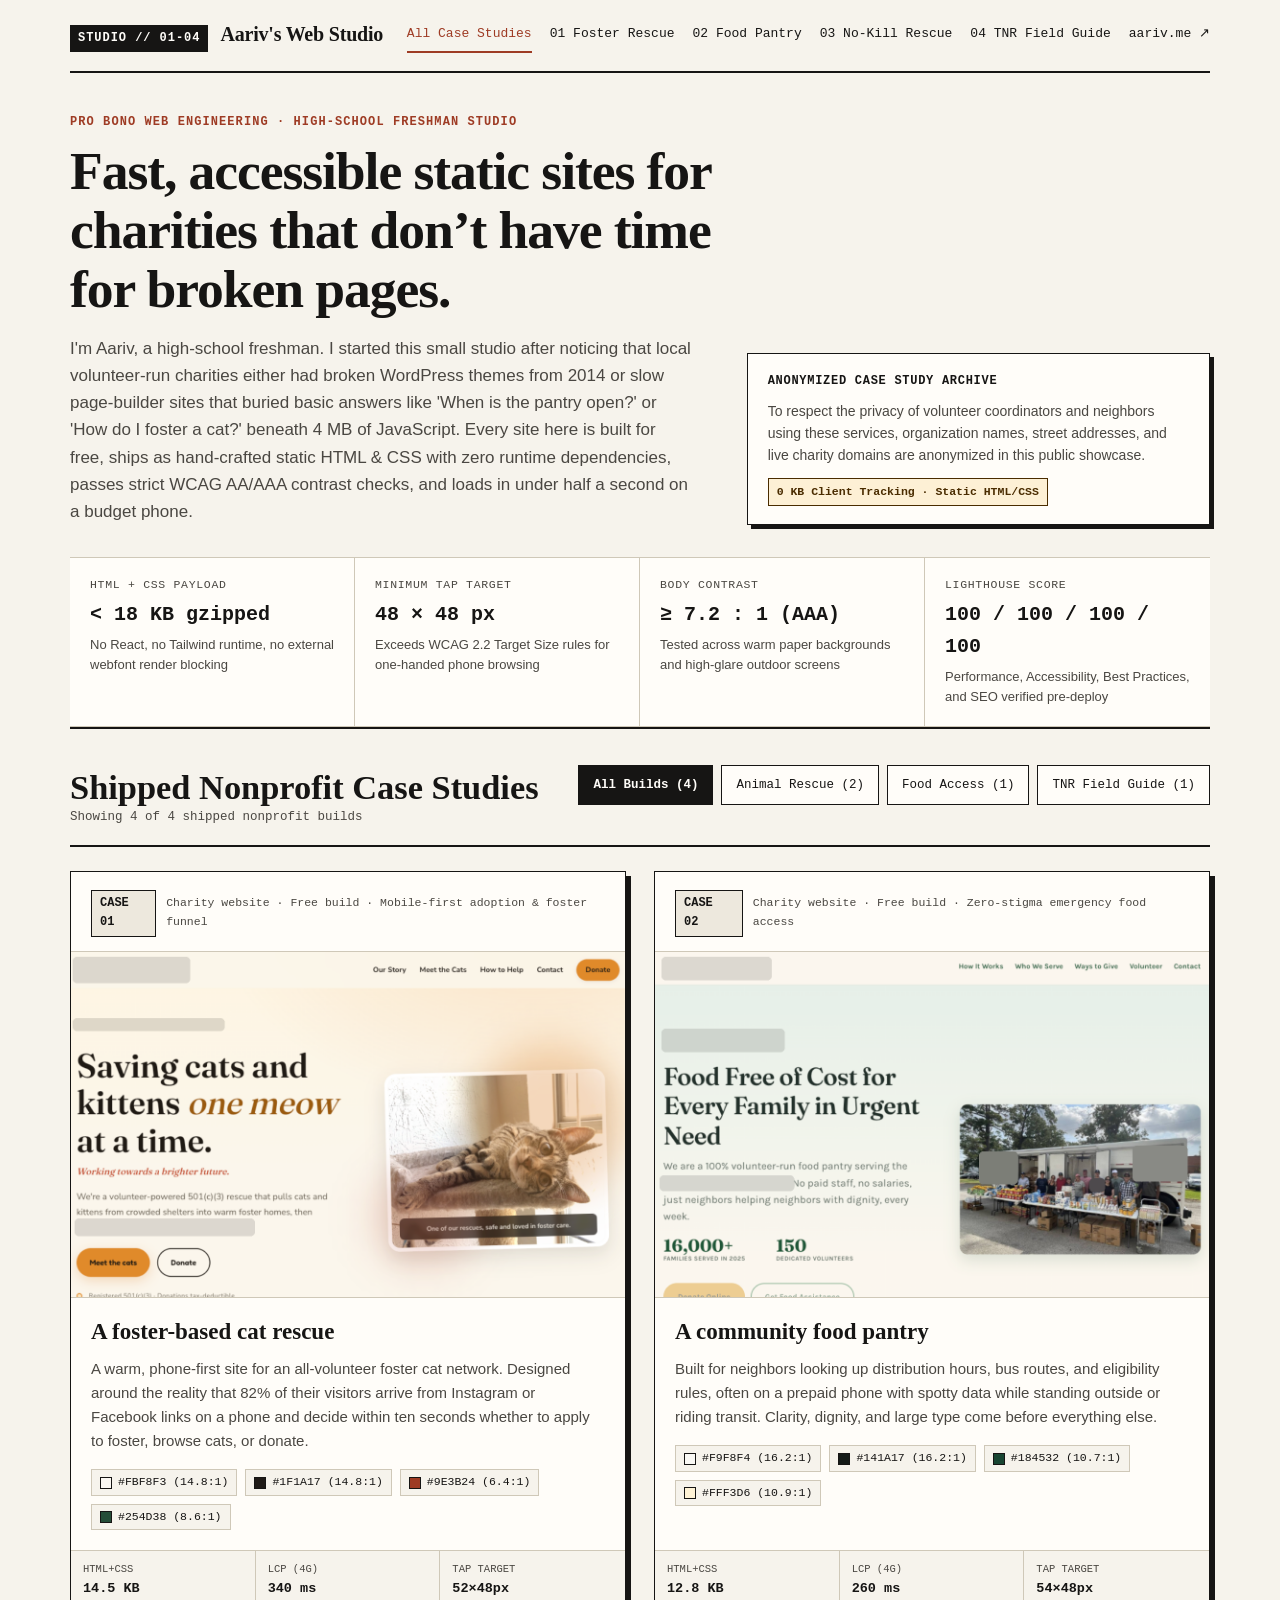
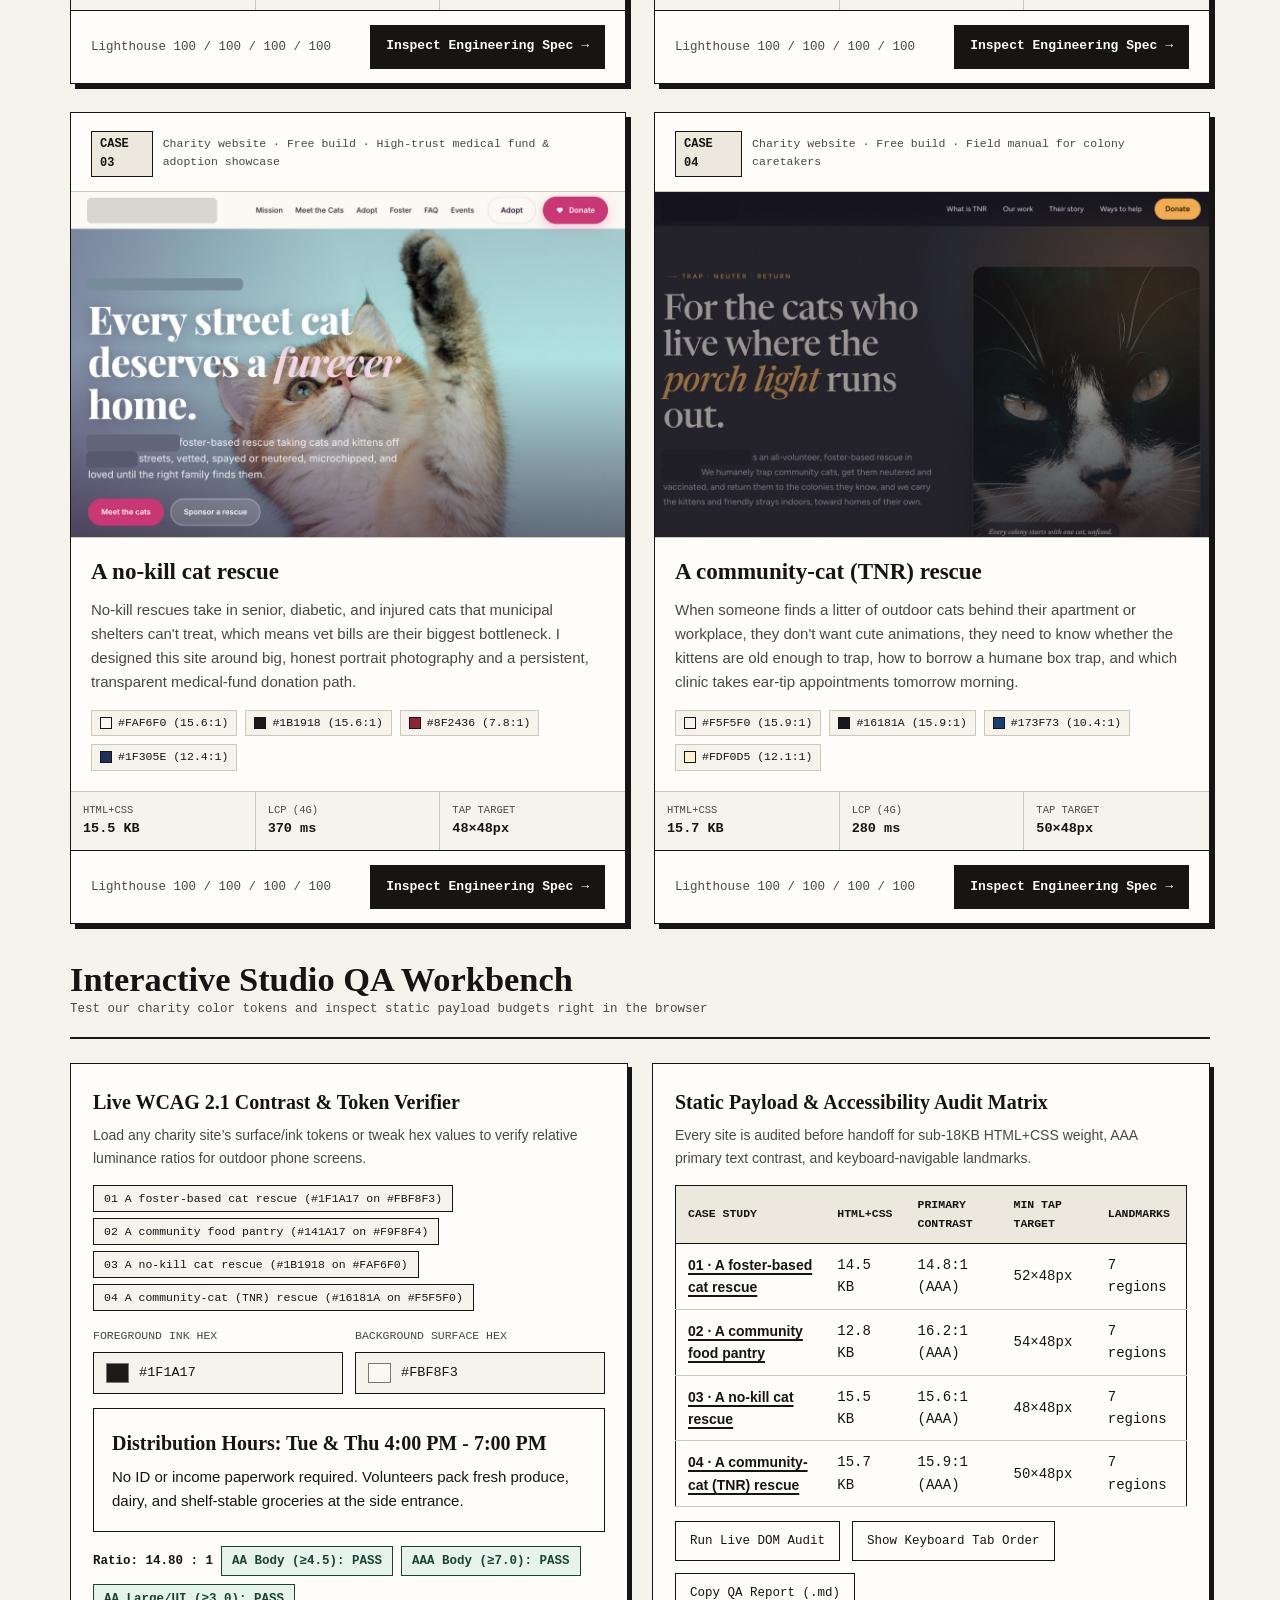
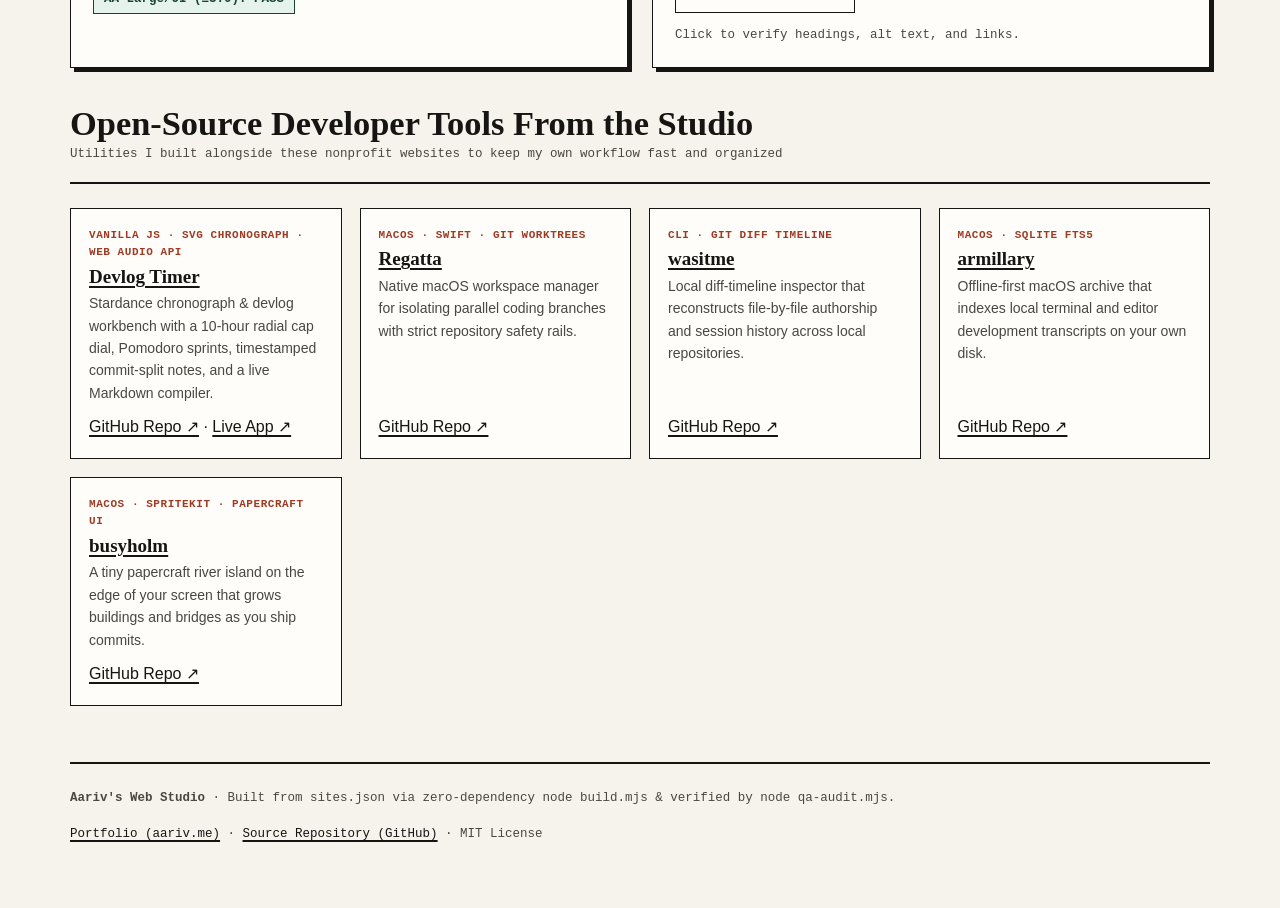
==== commit ff620f2b: "Deploy updated studio showcase with keyboard tab-order highlighter and QA report exporter" ====
--- a/index.html
+++ b/index.html
@@ -3,7 +3,7 @@
 <head>
   <meta charset="utf-8">
   <meta name="viewport" content="width=device-width,initial-scale=1">
-  <title>Aariv's Web Studio — Pro Bono Nonprofit Web Engineering &amp; Case Studies</title>
+  <title>Aariv's Web Studio - Pro Bono Nonprofit Web Engineering &amp; Case Studies</title>
   <meta name="description" content="Fast, accessible, zero-dependency static websites built pro bono for local animal rescues and food pantries.">
   <link rel="stylesheet" href="styles.css">
 </head>
@@ -12,7 +12,7 @@
     <a class="skip-link" href="#content">Skip to main content</a>
 <header class="masthead" role="banner">
   <a class="brand" href="index.html">
-    <span class="brand-mark">STUDIO // 01–04</span>
+    <span class="brand-mark">STUDIO // 01-04</span>
     <span class="brand-name">Aariv's Web Studio</span>
   </a>
   <nav class="masthead-nav" aria-label="Primary">
@@ -108,7 +108,7 @@
         </div>
         <div class="case-body">
           <h3><a href="food-pantry.html">A community food pantry</a></h3>
-          <p class="case-summary">Built for neighbors looking up distribution hours, bus routes, and eligibility rules—often on a prepaid phone with spotty data while standing outside or riding transit. Clarity, dignity, and large type come before everything else.</p>
+          <p class="case-summary">Built for neighbors looking up distribution hours, bus routes, and eligibility rules, often on a prepaid phone with spotty data while standing outside or riding transit. Clarity, dignity, and large type come before everything else.</p>
           <div class="swatches-row" aria-label="Color palette tokens"><span class="swatch-chip"><span class="swatch-dot" style="background:#F9F8F4"></span>#F9F8F4 (16.2:1)</span><span class="swatch-chip"><span class="swatch-dot" style="background:#141A17"></span>#141A17 (16.2:1)</span><span class="swatch-chip"><span class="swatch-dot" style="background:#184532"></span>#184532 (10.7:1)</span><span class="swatch-chip"><span class="swatch-dot" style="background:#FFF3D6"></span>#FFF3D6 (10.9:1)</span></div>
         </div>
         <div class="case-metrics-strip">
@@ -154,7 +154,7 @@
         </div>
         <div class="case-body">
           <h3><a href="community-cat-rescue.html">A community-cat (TNR) rescue</a></h3>
-          <p class="case-summary">When someone finds a litter of outdoor cats behind their apartment or workplace, they don't want cute animations—they need to know whether the kittens are old enough to trap, how to borrow a humane box trap, and which clinic takes ear-tip appointments tomorrow morning.</p>
+          <p class="case-summary">When someone finds a litter of outdoor cats behind their apartment or workplace, they don't want cute animations, they need to know whether the kittens are old enough to trap, how to borrow a humane box trap, and which clinic takes ear-tip appointments tomorrow morning.</p>
           <div class="swatches-row" aria-label="Color palette tokens"><span class="swatch-chip"><span class="swatch-dot" style="background:#F5F5F0"></span>#F5F5F0 (15.9:1)</span><span class="swatch-chip"><span class="swatch-dot" style="background:#16181A"></span>#16181A (15.9:1)</span><span class="swatch-chip"><span class="swatch-dot" style="background:#173F73"></span>#173F73 (10.4:1)</span><span class="swatch-chip"><span class="swatch-dot" style="background:#FDF0D5"></span>#FDF0D5 (12.1:1)</span></div>
         </div>
         <div class="case-metrics-strip">
@@ -205,7 +205,7 @@
               </div>
             </div>
             <div class="contrast-preview" id="contrastPreview">
-              <div class="contrast-preview-title">Distribution Hours: Tue &amp; Thu 4:00 PM – 7:00 PM</div>
+              <div class="contrast-preview-title">Distribution Hours: Tue &amp; Thu 4:00 PM - 7:00 PM</div>
               <p class="contrast-preview-body">No ID or income paperwork required. Volunteers pack fresh produce, dairy, and shelf-stable groceries at the side entrance.</p>
             </div>
             <div class="badge-row">
@@ -261,7 +261,9 @@
               </tbody>
             </table>
             <div style="margin-top: 14px; display: flex; flex-wrap: wrap; gap: 12px; align-items: center;">
-              <button type="button" class="filter-btn" id="runLiveAuditBtn">Run Live DOM Audit on This Page</button>
+              <button type="button" class="filter-btn" id="runLiveAuditBtn">Run Live DOM Audit</button>
+              <button type="button" class="filter-btn" id="toggleTabOrderBtn" aria-pressed="false">Show Keyboard Tab Order</button>
+              <button type="button" class="filter-btn" id="copyAuditReportBtn">Copy QA Report (.md)</button>
               <span class="section-meta" id="liveAuditResult" aria-live="polite">Click to verify headings, alt text, and links.</span>
             </div>
           </div>
--- a/styles.css
+++ b/styles.css
@@ -1,4 +1,4 @@
-/* Aariv's Web Studio — Tactile Swiss Editorial & Accessibility Workbench */
+/* Aariv's Web Studio - Tactile Swiss Editorial & Accessibility Workbench */
 :root {
   --bg: #f6f3ec;
   --surface: #fffdf9;
@@ -518,6 +518,18 @@
   color: var(--good);
   border-color: var(--good);
 }
+.tab-stop-badge {
+  display: inline-block;
+  margin-left: 6px;
+  padding: 1px 5px;
+  font-family: var(--font-mono);
+  font-size: 11px;
+  font-weight: 700;
+  background: #1F1A17;
+  color: #FBF8F3;
+  border-radius: 3px;
+  vertical-align: middle;
+}
 .wcag-fail {
   background: #fde8e8;
   color: #7d1a1a;
